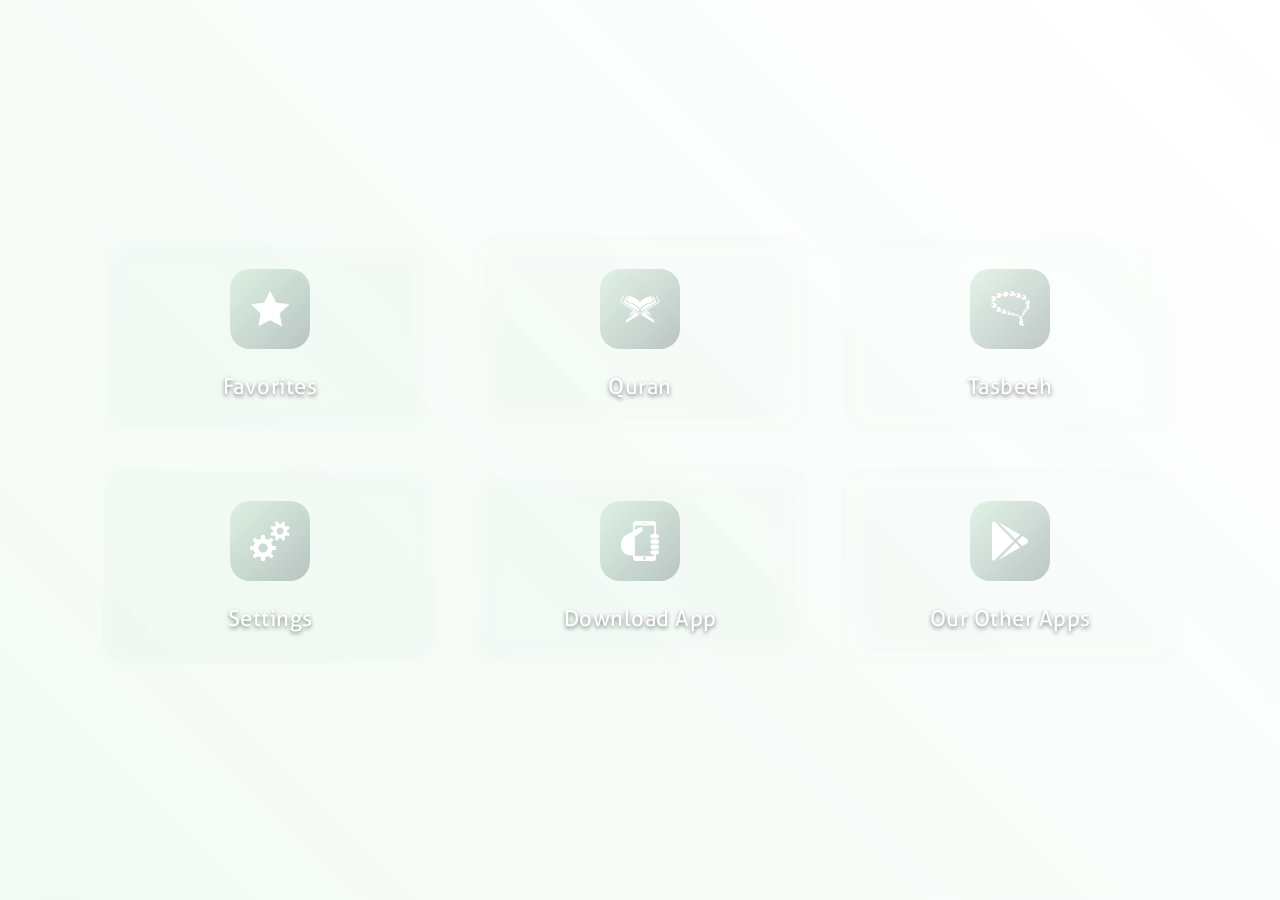
==== index.html @ 098362e5 "first commit" ====
<!DOCTYPE html>
<html lang="en">

<head>
	<meta charset="UTF-8">
	<meta name="viewport" content="width=device-width, initial-scale=1">
	<title>Kur'an-ı Kerim</title>
	<link rel="manifest" href="manifest.json">
	<link rel="shortcut icon" href="assets/web/favicon.ico" type="image/x-icon">
	<link rel="stylesheet" href="https://stackpath.bootstrapcdn.com/bootstrap/4.4.1/css/bootstrap.min.css"
		integrity="sha384-Vkoo8x4CGsO3+Hhxv8T/Q5PaXtkKtu6ug5TOeNV6gBiFeWPGFN9MuhOf23Q9Ifjh" crossorigin="anonymous">
	<link rel="stylesheet" href="https://cdnjs.cloudflare.com/ajax/libs/font-awesome/5.13.0/css/all.min.css">
	<link rel="stylesheet" href="assets/style.css">
</head>

<body class="body background">
	<main class="main-container">
		<div class="container">
			<div class="main-grid">
				<div class="menu-card" id="bookmark">
					<div class="menu-icon">
						<img src="./assets/image/1.png" alt="Favorites" style="width: 100%; height: 100%; object-fit: contain;">
					</div>
					<h4 class="menu-title" id="bookmarkT">Favorites</h4>
				</div>
				<div class="menu-card" id="quran">
					<div class="menu-icon">
						<img src="./assets/image/2.png" alt="Quran" style="width: 100%; height: 100%; object-fit: contain;">
					</div>
					<h4 class="menu-title" id="quranT">Quran</h4>
				</div>
				<div class="menu-card" id="sayac">
					<div class="menu-icon">
						<img src="./assets/image/3.png" alt="Tasbeeh" style="width: 100%; height: 100%; object-fit: contain;">
					</div>
					<h4 class="menu-title" id="sayacT">Tasbeeh</h4>
				</div>
				<div class="menu-card" id="dua">
					<div class="menu-icon">
						<img src="./assets/image/4.png" alt="Prayers" style="width: 100%; height: 100%; object-fit: contain;">
					</div>
					<h4 class="menu-title" id="duaT">Namaz Duaları</h4>
				</div>
				<div class="menu-card" id="sure">
					<div class="menu-icon">
						<img src="./assets/image/5.png" alt="Surahs" style="width: 100%; height: 100%; object-fit: contain;">
					</div>
					<h4 class="menu-title" id="sureT">Namaz Sûreleri</h4>
				</div>
				<div class="menu-card" id="abdest">
					<div class="menu-icon">
						<img src="./assets/image/6.png" alt="Ablution" style="width: 100%; height: 100%; object-fit: contain;">
					</div>
					<h4 class="menu-title" id="abdestT">Abdest</h4>
				</div>
				<div class="menu-card" id="about">
					<div class="menu-icon">
						<img src="./assets/image/7.png" alt="Settings" style="width: 100%; height: 100%; object-fit: contain;">
					</div>
					<h4 class="menu-title" id="aboutT">Settings</h4>
				</div>
				<div class="menu-card" id="app">
					<div class="menu-icon">
						<img src="./assets/image/8.png" alt="Download App" style="width: 100%; height: 100%; object-fit: contain;">
					</div>
					<h4 class="menu-title" id="appT">Download App</h4>
				</div>
				<div class="menu-card" id="other">
					<div class="menu-icon">
						<img src="./assets/image/9.png" alt="Other Apps" style="width: 100%; height: 100%; object-fit: contain;">
					</div>
					<h4 class="menu-title" id="otherT">Our Other Apps</h4>
				</div>
			</div>
		</div>
	</main>

	<script src="https://ajax.googleapis.com/ajax/libs/jquery/3.4.1/jquery.min.js"></script>
	<script src="https://cdnjs.cloudflare.com/ajax/libs/popper.js/1.16.0/umd/popper.min.js"></script>
	<script src="https://maxcdn.bootstrapcdn.com/bootstrap/4.4.1/js/bootstrap.min.js"></script>
	<script src="./assets/script.js"></script>
	<script>

		$(document).ready(function () {
			const bgImages = [
				"./assets/image/m0.jpg",
				"./assets/image/m1.jpg",
				"./assets/image/m2.jpg",
				"./assets/image/m3.jpg",
				"./assets/image/m4.jpg",
				"./assets/image/m5.jpg",
				"./assets/image/m6.jpg",
				"./assets/image/m7.jpg",
				"./assets/image/m8.jpg",
				"./assets/image/m9.jpg",
				"./assets/image/m10.jpg",
				"./assets/image/m11.jpg",
				"./assets/image/m12.jpg",
				"./assets/image/m13.jpg"
				// Add more image paths as needed
			];

			const randomIndex = Math.floor(Math.random(0,14) * bgImages.length);
			const randomImage = bgImages[randomIndex];

			$(".background").css({
				"background-image": `url('${randomImage}')`,
			});
		});
		const langValue = localStorage.getItem("langValue");
		loadLanguage();
		if (langValue == "tr") {
			indexPage();
			document.querySelector('#quranT').innerHTML = "Kur'an-ı Kerim";
			document.querySelector('#sayacT').innerHTML = "Zikirmatik";
			document.querySelector('#bookmarkT').innerHTML = "Favoriler";
			document.querySelector('#aboutT').innerHTML = "Ayarlar";
			document.querySelector('#appT').innerHTML = "Uygulamayı İndirin";
			document.querySelector('#otherT').innerHTML = "Diğer Uygulamalarımız";


		} else {
			indexPage();
			document.querySelector('#dua').style.display = "none";
			document.querySelector('#sure').style.display = "none";
			document.querySelector('#abdest').style.display = "none";

		}



		if (isAndroid) {
			document.querySelector('#app').style.display = "none";
			document.querySelector('#about').style.display = "none";
			document.querySelector('#other').style.display = "none";
		}




	</script>
</body>

</html>
---- assets/style.css ----
@font-face {
    font-family: "mequran";
    src: url('./me_quran.ttf');
    font-weight: bold;
}

@font-face {
    font-family: "aller";
    src: url('./Aller_Std_Rg.ttf');
    font-weight: bold;
}

* {
    padding: 0;
    margin: 0;
}

a {
    text-decoration: none;
}

.line{
    background-image: url('./assets/image/line.png');
    background-size: cover;
    background-position: center;
}


.main-page {
    margin: 0;
    overflow: hidden;
    background-image: url('./assets/image/default-bg.jpg'); /* Default background image */
    background-size: cover;
    background-position: center;
  }

  .background {
    background: linear-gradient(135deg, rgba(29, 29, 29, 0.9), rgba(45, 55, 72, 0.9));
    background-size: cover;
    background-position: center;
    transition: all 0.5s ease;
    backdrop-filter: blur(10px);
    min-height: 100vh;
    position: relative;
  }
  
  .background::before {
    content: '';
    position: absolute;
    top: 0;
    left: 0;
    right: 0;
    bottom: 0;
    background: linear-gradient(45deg, rgba(139, 209, 158, 0.1), rgba(255, 255, 255, 0.05));
    pointer-events: none;
  }

.full-screen {
    font-size: 2em;
    position: absolute;
    top: 1em;
    right: 1em;
}


.menu {
    width: 60%;
    margin: 0 auto;
    margin-top: 15%;
}


.item-menu {
    margin: 5px;
}

footer {
    position: absolute;
    bottom: 0;
    text-align: center;
    padding: 1em;
    width: 100%;
    line-height: 0;
    height: 2.5em;
}

footer a {
    color: white;
}


.header-quran {
    width: 100%;
    height: 3em;
    display: flex;
    position: sticky;
    top: 0;
}

.header-quran .baslik {
    margin-top: 0.5em;
    height: 100%;
    
    flex-basis: 50%;
    font-weight: bold;
    font-size: 1.2em;
}

.header-quran .ikon {
    text-align: right;
    flex-basis: 50%;
}

.header-quran i {
    margin-top: 0.8em;
    margin-right: 1em;
}

.no_s {
    border-radius: 50%;
    width: 2.5em;
    height: 2.5em;
    margin-top: 0;

    border: 2px solid #8FD19E;
    top: 0;
    text-align: center;
    line-height: 2.3em;
}


.td1 {
    padding: 0;
}

.td2 {
    line-height: 2.5em;
}


.strong {
    font-weight: 450;
}

.list-ayah{
    width: 100%;
}

.list-item {
    display: flex;
    border-bottom: 0.02em solid #6C757D;
    padding-bottom: .5rem;
    width: 100%;
}

.list-item:last-child {
    border-bottom: none;
}

.item-icon {
    flex-basis: 13%;
    text-align: center;
}

.item-icon .no-ayat,
.item-icon i {
    margin-top: 1.4em;

}

.item-yazi {
    flex-basis: 75%;
   
}

.yazi-tr {
    font-weight: bold;
    font-size: 1.6em;
    line-height: 1em;
    margin-bottom: .5em;
    
   
}

.yazi-en {
    font-style: bold;
    font-size: 1.6em;
    line-height: 1em;
    margin-bottom: .5em;
   
}

.yazi-arab {
    font-family: 'mequran';
    text-align: right;
    margin-top: 1.2em;
    font-size: 2.4em;
    line-height: 2.6em;
    margin-bottom: 1em;
}

.yazi-arab2 {
    font-family: 'mequran';
    text-align: right;
    font-size: 1.6em;
    line-height: 1em;
    margin-bottom: .5em;
}




.no-ayat {
    border: 3px solid #218838;
    width: 2em;
    text-align: center;
    border-radius: 50%;
    margin: 0 auto;
    margin-top: 0.5em;
    font-weight: bold;
}

body{
    height: 100vh;
} 
.container{
    height: 100%;
    padding-right: 15px;
    padding-left: 15px;
    margin-right: auto;
    margin-left: auto;
    position: relative;
    z-index: 1;
}


.card-body .kata {
    display: inline;
    flex-basis: 80%;
}

.card-body .jam {
    display: inline;
    flex-basis: 20%;
}

.card-body .kata,
.card-body .jam {
    font-size: 1.2em;
}

.card {
    height: 4em;
}


/* About */
.about {
    max-width: 95%;
}

.about-baslik {
    margin-top: 0.5em;
    height: 100%;
    margin-left: 1em;
    font-weight: bold;
    font-size: 1.2em;
}

.about-ikon {
    line-height: 2em;
}

.loading {
    margin-top: 50%;
}

.toast{
    position: fixed;
    top: 50%;
}


@media only screen and (min-width: 1000px) {
    .menu{
        margin-top: 10%;
    }
    .loading{
        margin-top: 15%;
    }
}

/* Counter Styles */
#counterContainer {
    display: flex;
    flex-direction: column;
    justify-content: center;
    align-items: center;
    
  }
  
  #counterNumber {
    font-size: 10rem;
    margin-bottom: 2rem;
  }
  
  #counterButtons {
    display: flex;
  }
  
  #counterButtons button {
    font-size: 1rem;
    padding: 1rem;
    margin: 0 0.5rem;
    border: none;
    border-radius: 5px;    
    color: #fff;
    cursor: pointer;
  }
  
  
  /* Styles for the play button */
#playButton {
    position: fixed;
    bottom: 20px;
    right: 20px;
    width: 60px;
    height: 60px;
    border-radius: 50%;
    background-color: green;
    color: white;
    border: none;
    outline: none;
    cursor: pointer;
    display: flex;
    justify-content: center;
    align-items: center;
    font-size: 24px;
  }

  #playButton.play {
    background-color: green;
    color: white;
  }
  
  /* Styles for the pause button */
  #playButton.pause {
    background-color: rgb(52, 58, 64);
    color: white;
    z-index: 999;
    
  }

  .yellow-star{
    color: rgb(200, 153, 0);
  }

  .blurred {
    filter: blur(4px); /* Adjust the blur amount as needed */
    opacity: 0.7; /* Adjust the opacity as needed */
  }

  .button-image {
    width: 120px;
    height: 120px;
    max-height: 120px;
    background: linear-gradient(135deg, rgba(54, 74, 79, 0.9), rgba(75, 85, 99, 0.9));
    border-radius: 25px;
    padding: 25px;
    box-shadow: 
      0 8px 32px rgba(0, 0, 0, 0.3),
      0 4px 16px rgba(0, 0, 0, 0.2),
      inset 0 1px 0 rgba(255, 255, 255, 0.1);
    backdrop-filter: blur(10px);
    border: 1px solid rgba(255, 255, 255, 0.1);
    transition: all 0.3s cubic-bezier(0.4, 0, 0.2, 1);
    cursor: pointer;
    position: relative;
    overflow: hidden;
  }

  .button-image::before {
    content: '';
    position: absolute;
    top: 0;
    left: -100%;
    width: 100%;
    height: 100%;
    background: linear-gradient(90deg, transparent, rgba(255, 255, 255, 0.2), transparent);
    transition: left 0.5s ease;
  }

  .button-image:hover::before {
    left: 100%;
  }

  .button-image:hover {
    transform: translateY(-8px) scale(1.05);
    box-shadow: 
      0 16px 40px rgba(0, 0, 0, 0.4),
      0 8px 24px rgba(139, 209, 158, 0.3),
      inset 0 1px 0 rgba(255, 255, 255, 0.2);
    background: linear-gradient(135deg, rgba(139, 209, 158, 0.8), rgba(54, 74, 79, 0.9));
  }

  .button-image:active {
    transform: translateY(-4px) scale(1.02);
  }

  h4 {
    font-family: 'aller', 'Segoe UI', Tahoma, Geneva, Verdana, sans-serif;
    text-align: center;
    margin-top: 0.8em;
    font-size: 1.3em;
    font-weight: 600;
    color: #fff;
    margin-bottom: 1.5em;
    text-shadow: 
      0 2px 4px rgba(0, 0, 0, 0.8),
      0 1px 2px rgba(0, 0, 0, 0.6);
    letter-spacing: 0.5px;
    transition: all 0.3s ease;
  }

  .col-lg-4:hover h4 {
    color: rgba(139, 209, 158, 1);
    text-shadow: 
      0 0 10px rgba(139, 209, 158, 0.5),
      0 2px 4px rgba(0, 0, 0, 0.8);
    transform: translateY(-2px);
  }

  footer {
    position:relative !important;
    bottom: 0;
    height: 100px;
  }

/* Modern Ana Sayfa Stilleri */
.main-container {
  padding: 2rem 1rem;
  min-height: 100vh;
  display: flex;
  align-items: center;
}

.main-grid {
  display: grid;
  grid-template-columns: repeat(auto-fit, minmax(280px, 1fr));
  gap: 2rem;
  max-width: 1200px;
  margin: 0 auto;
  padding: 1rem;
}

.menu-card {
  background: rgba(255, 255, 255, 0.1);
  backdrop-filter: blur(15px);
  border-radius: 24px;
  padding: 2rem;
  border: 1px solid rgba(255, 255, 255, 0.2);
  transition: all 0.4s cubic-bezier(0.4, 0, 0.2, 1);
  cursor: pointer;
  position: relative;
  overflow: hidden;
  min-height: 200px;
  display: flex;
  flex-direction: column;
  align-items: center;
  justify-content: center;
  text-align: center;
}

.menu-card::before {
  content: '';
  position: absolute;
  top: 0;
  left: 0;
  right: 0;
  bottom: 0;
  background: linear-gradient(135deg, rgba(139, 209, 158, 0.1), transparent);
  opacity: 0;
  transition: opacity 0.3s ease;
}

.menu-card:hover::before {
  opacity: 1;
}

.menu-card:hover {
  transform: translateY(-12px) scale(1.02);
  box-shadow: 
    0 20px 40px rgba(0, 0, 0, 0.3),
    0 10px 20px rgba(139, 209, 158, 0.2);
  border-color: rgba(139, 209, 158, 0.4);
}

.menu-icon {
  width: 80px;
  height: 80px;
  margin-bottom: 1.5rem;
  padding: 20px;
  background: linear-gradient(135deg, rgba(139, 209, 158, 0.2), rgba(54, 74, 79, 0.3));
  border-radius: 20px;
  display: flex;
  align-items: center;
  justify-content: center;
  transition: all 0.3s ease;
}

.menu-card:hover .menu-icon {
  transform: scale(1.1);
  background: linear-gradient(135deg, rgba(139, 209, 158, 0.4), rgba(54, 74, 79, 0.5));
}

.menu-title {
  font-family: 'aller', 'Segoe UI', sans-serif;
  font-size: 1.4rem;
  font-weight: 600;
  color: #fff;
  margin: 0;
  text-shadow: 0 2px 4px rgba(0, 0, 0, 0.5);
  transition: all 0.3s ease;
}

.menu-card:hover .menu-title {
  color: rgb(45, 102, 60);
  text-shadow: 0 0 15px rgba(139, 209, 158, 0.5);
}

/* Responsive Tasarım */
@media (max-width: 768px) {
  .main-grid {
    grid-template-columns: repeat(2, 1fr);
    gap: 1.5rem;
    padding: 0.5rem;
  }
  
  .menu-card {
    padding: 1.5rem;
    min-height: 160px;
  }
  
  .menu-icon {
    width: 60px;
    height: 60px;
    margin-bottom: 1rem;
  }
  
  .menu-title {
    font-size: 1.1rem;
  }
}

@media (max-width: 480px) {
  .main-grid {
    grid-template-columns: 1fr;
    gap: 1rem;
  }
}

/* Animasyon Keyframes */
@keyframes float {
  0%, 100% { transform: translateY(0px); }
  50% { transform: translateY(-10px); }
}

.menu-card:nth-child(odd) {
  animation: float 6s ease-in-out infinite;
}

.menu-card:nth-child(even) {
  animation: float 6s ease-in-out infinite reverse;
}

/* Loading Animation */
.loading-animation {
  position: fixed;
  top: 50%;
  left: 50%;
  transform: translate(-50%, -50%);
  z-index: 9999;
}

.spinner {
  width: 60px;
  height: 60px;
  border: 4px solid rgba(139, 209, 158, 0.3);
  border-top: 4px solid rgba(139, 209, 158, 1);
  border-radius: 50%;
  animation: spin 1s linear infinite;
}

@keyframes spin {
  0% { transform: rotate(0deg); }
  100% { transform: rotate(360deg); }
}

/* Modern Smooth Scrolling */
html {
  scroll-behavior: smooth;
}

/* Custom Scrollbar */
::-webkit-scrollbar {
  width: 8px;
}

::-webkit-scrollbar-track {
  background: rgba(255, 255, 255, 0.1);
}

::-webkit-scrollbar-thumb {
  background: linear-gradient(135deg, rgba(139, 209, 158, 0.5), rgba(54, 74, 79, 0.5));
  border-radius: 4px;
}

::-webkit-scrollbar-thumb:hover {
  background: linear-gradient(135deg, rgba(139, 209, 158, 0.7), rgba(54, 74, 79, 0.7));
}

/* Modern Focus States */
*:focus {
  outline: 2px solid rgba(139, 209, 158, 0.5);
  outline-offset: 2px;
}

/* Enhanced Typography */
body {
  font-family: 'aller', 'Segoe UI', 'Roboto', 'Helvetica Neue', Arial, sans-serif;
  line-height: 1.6;
  font-weight: 400;
  -webkit-font-smoothing: antialiased;
  -moz-osx-font-smoothing: grayscale;
}

/* Modern Button Hover Effects */
.menu-card {
  will-change: transform, box-shadow;
}

.menu-card:hover {
  animation-play-state: paused;
}

/* Loading Screen Enhancement */
.loading-overlay {
  position: fixed;
  top: 0;
  left: 0;
  width: 100%;
  height: 100%;
  background: linear-gradient(135deg, rgba(29, 29, 29, 0.95), rgba(45, 55, 72, 0.95));
  display: flex;
  justify-content: center;
  align-items: center;
  z-index: 9999;
  opacity: 1;
  transition: opacity 0.5s ease;
}

.loading-overlay.fade-out {
  opacity: 0;
  pointer-events: none;
}

/* Dark Theme Enhancements */
@media (prefers-color-scheme: dark) {
  .background {
    background: linear-gradient(135deg, rgba(15, 15, 15, 0.95), rgba(30, 40, 50, 0.95));
  }
  
  .menu-card {
    background: rgba(255, 255, 255, 0.08);
    border-color: rgba(255, 255, 255, 0.15);
  }
}
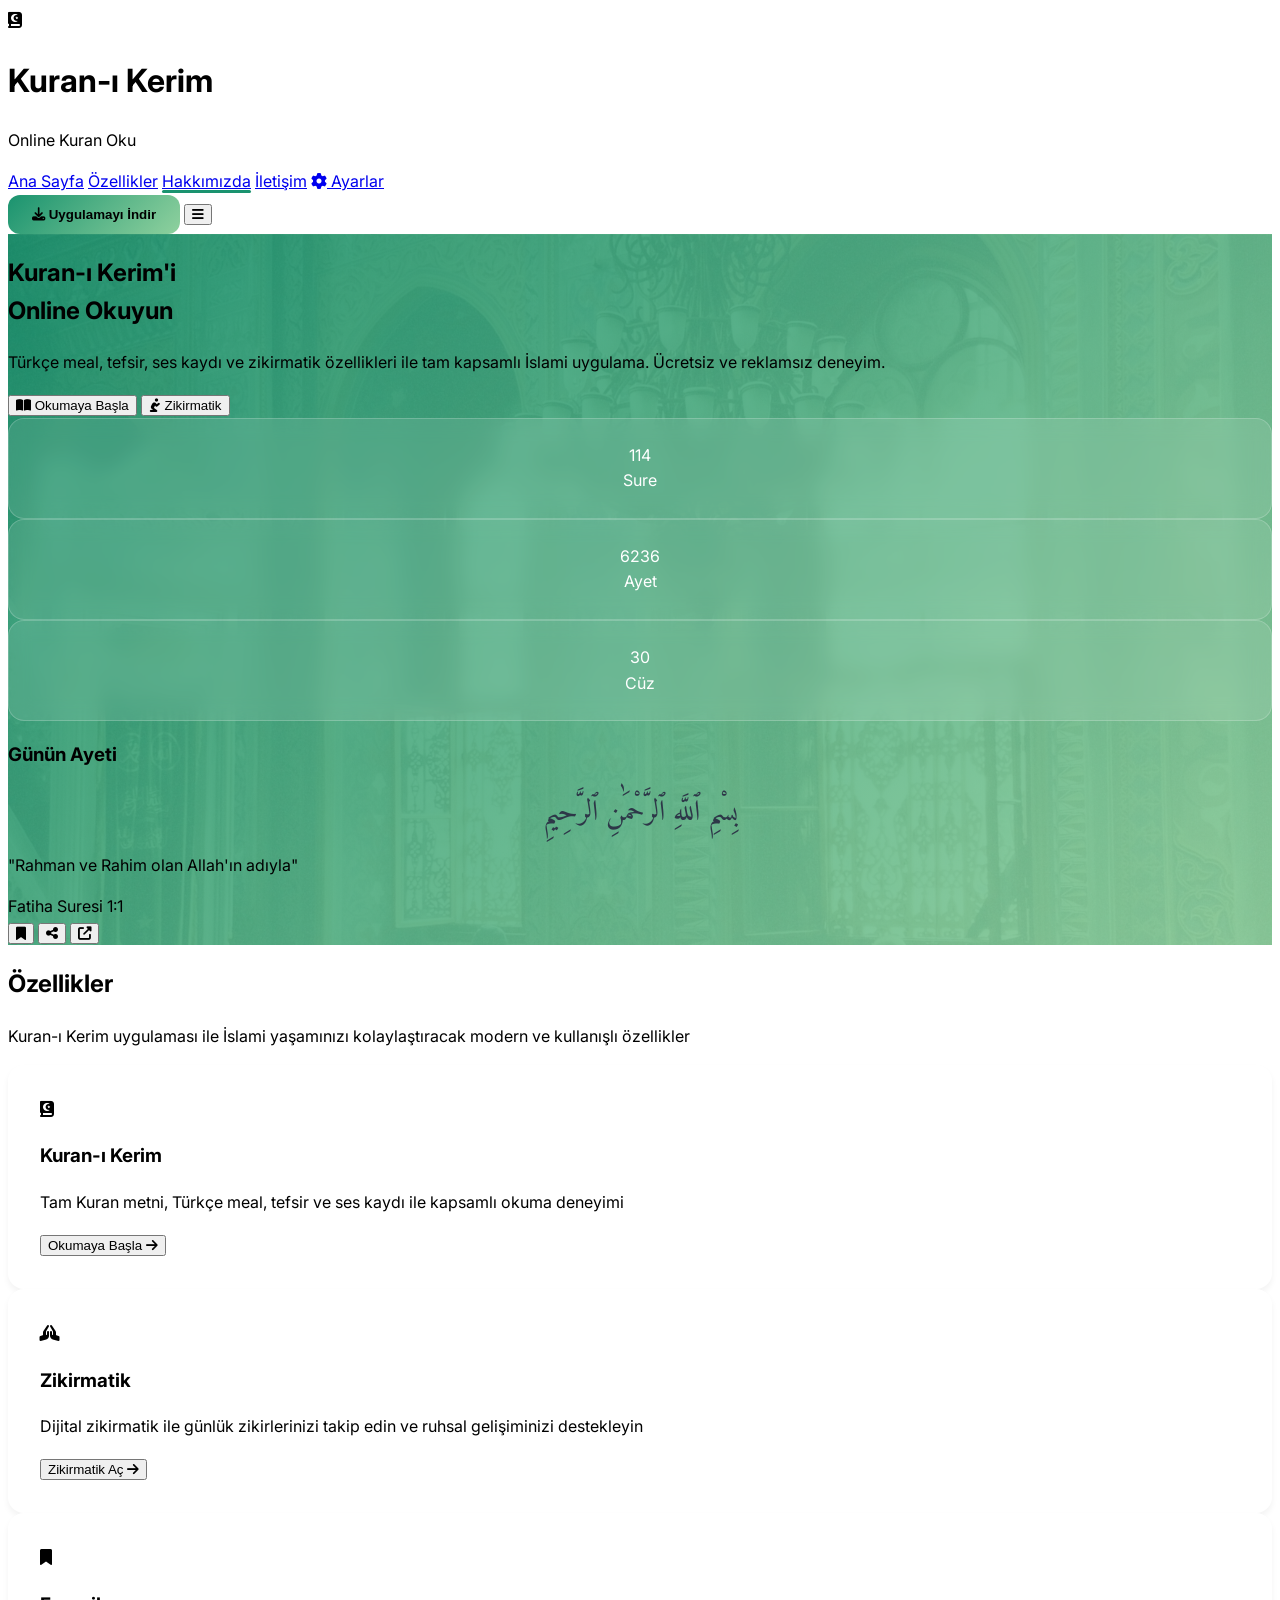
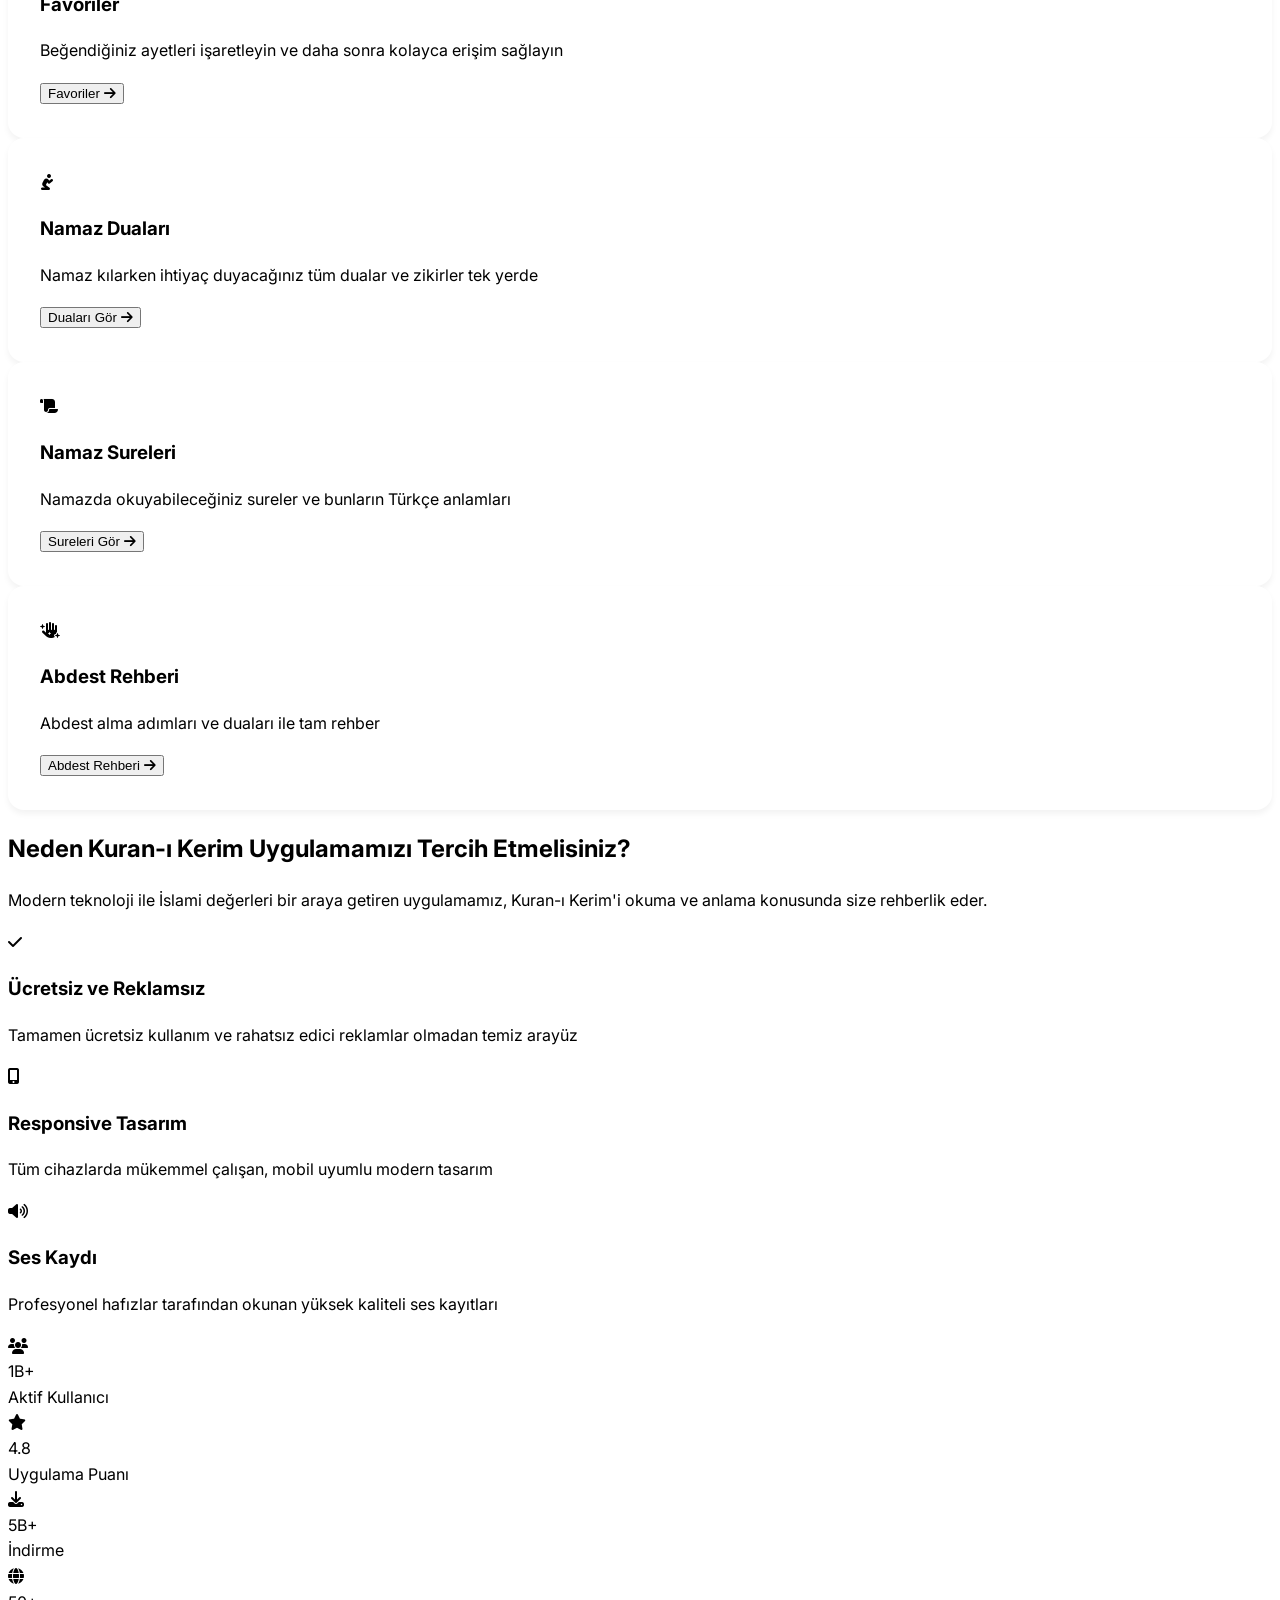
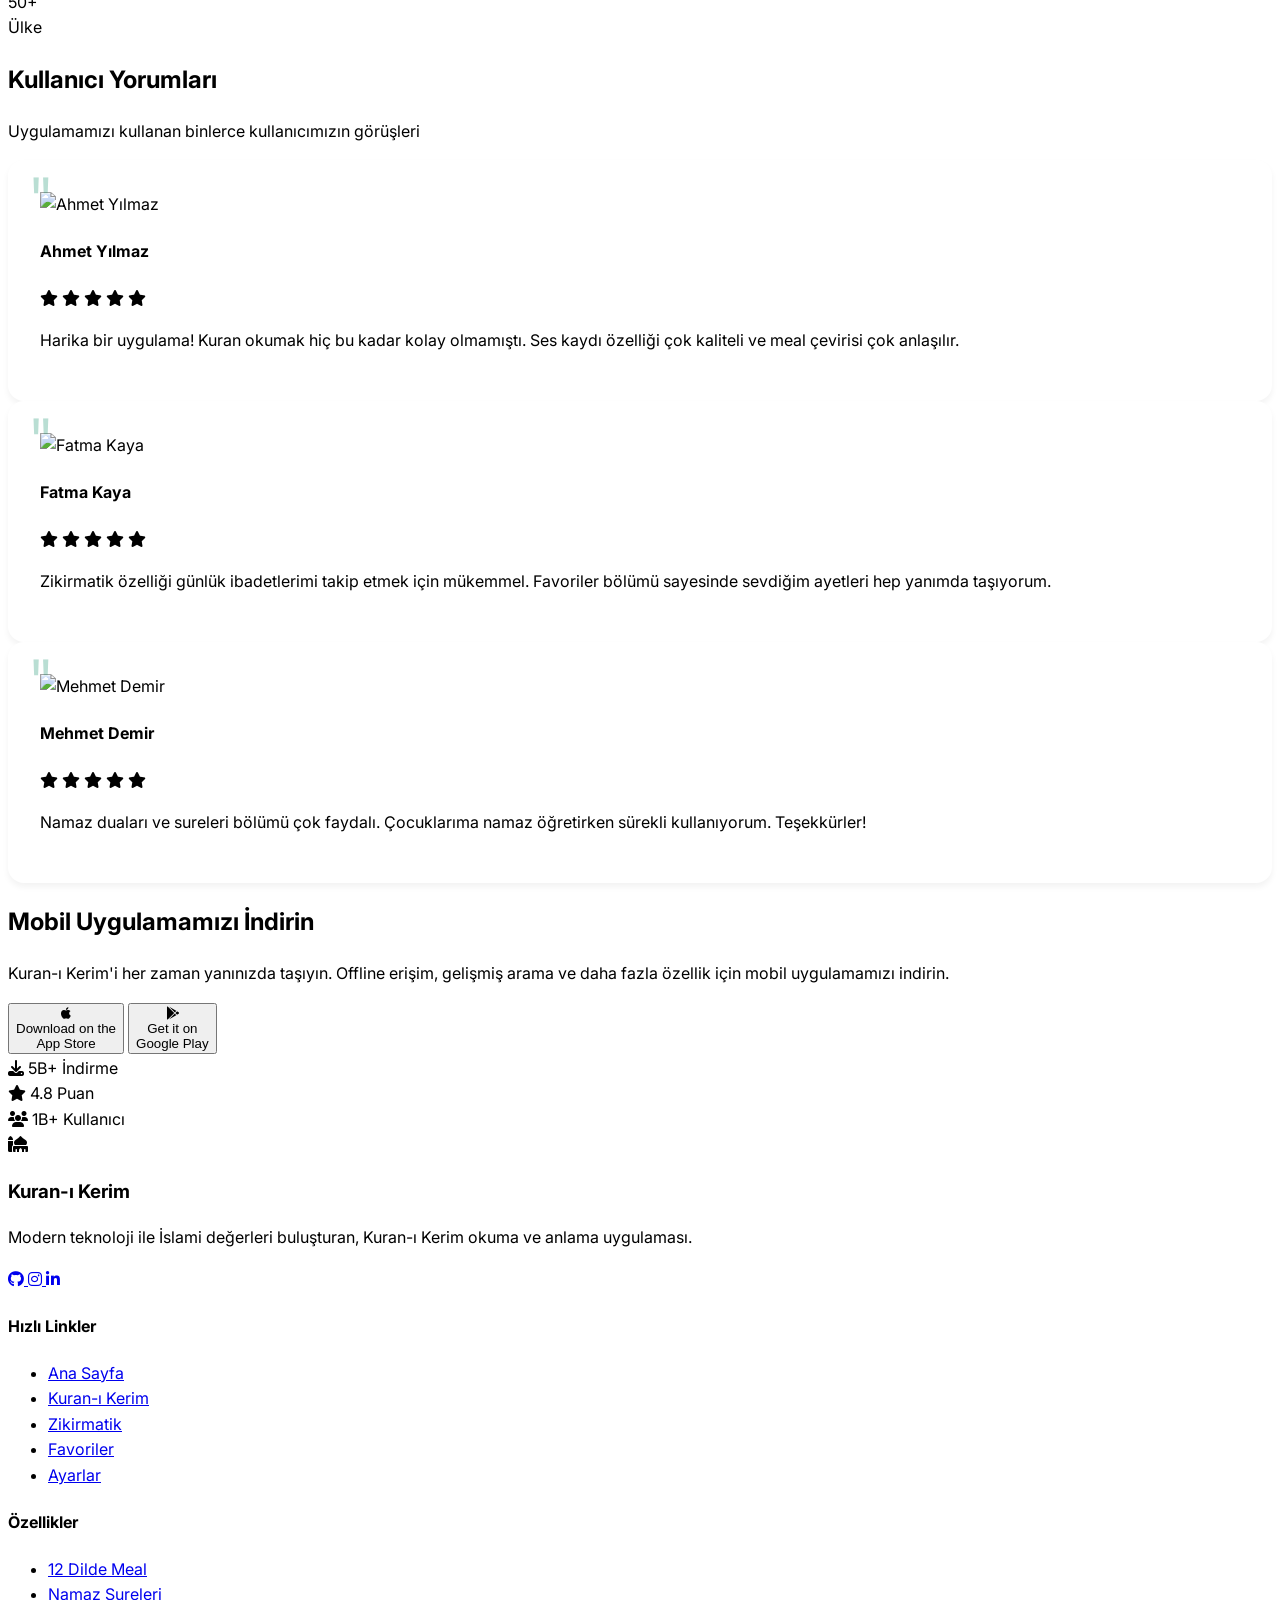
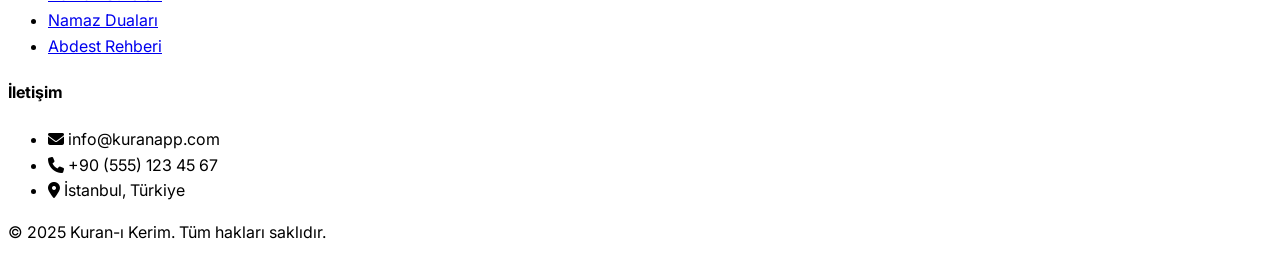
==== commit 56814aec: "Changes to be committed: 	new file:   .DS_Store 	modified:   abdest.html 	deleted:    about.html 	ne" ====
--- a/index.html
+++ b/index.html
@@ -1,87 +1,962 @@
 <!DOCTYPE html>
-<html lang="en">
+<html lang="tr" dir="ltr">
 
 <head>
 	<meta charset="UTF-8">
-	<meta name="viewport" content="width=device-width, initial-scale=1">
-	<title>Kur'an-ı Kerim</title>
+	<meta name="viewport" content="width=device-width, initial-scale=1.0">
+	<title>Kuran-ı Kerim - Online Kuran Okuma, Meal ve Tefsir</title>
+
+	<!-- SEO Meta Tags -->
+	<meta name="description"
+		content="Kuran-ı Kerim'i online okuyun. Türkçe meal, tefsir, ses kaydı, zikirmatik ve İslami içerikler. Ücretsiz Kuran uygulaması.">
+	<meta name="keywords"
+		content="kuran, quran, kuran-ı kerim, meal, tefsir, zikirmatik, namaz duaları, İslami uygulama">
+	<meta name="author" content="Kuran-ı Kerim Uygulaması">
+	<meta name="robots" content="index, follow">
+	<meta name="language" content="Turkish">
+
+	<!-- Open Graph Meta Tags -->
+	<meta property="og:title" content="Kuran-ı Kerim - Online Kuran Okuma">
+	<meta property="og:description"
+		content="Kuran-ı Kerim'i online okuyun. Türkçe meal, tefsir, ses kaydı ve zikirmatik özellikleri.">
+	<meta property="og:type" content="website">
+	<meta property="og:url" content="https://yourwebsite.com">
+	<meta property="og:image" content="./assets/image/og-image.jpg">
+
+	<!-- Twitter Card Meta Tags -->
+	<meta name="twitter:card" content="summary_large_image">
+	<meta name="twitter:title" content="Kuran-ı Kerim - Online Kuran Okuma">
+	<meta name="twitter:description"
+		content="Kuran-ı Kerim'i online okuyun. Türkçe meal, tefsir, ses kaydı ve zikirmatik özellikleri.">
+
+	<!-- Favicon -->
 	<link rel="manifest" href="manifest.json">
 	<link rel="shortcut icon" href="assets/web/favicon.ico" type="image/x-icon">
-	<link rel="stylesheet" href="https://stackpath.bootstrapcdn.com/bootstrap/4.4.1/css/bootstrap.min.css"
-		integrity="sha384-Vkoo8x4CGsO3+Hhxv8T/Q5PaXtkKtu6ug5TOeNV6gBiFeWPGFN9MuhOf23Q9Ifjh" crossorigin="anonymous">
-	<link rel="stylesheet" href="https://cdnjs.cloudflare.com/ajax/libs/font-awesome/5.13.0/css/all.min.css">
-	<link rel="stylesheet" href="assets/style.css">
+
+	<!-- Fonts -->
+	<link
+		href="https://fonts.googleapis.com/css2?family=Amiri:wght@400;700&family=Scheherazade+New:wght@400;700&family=Inter:wght@300;400;500;600;700&display=swap"
+		rel="stylesheet">
+	<link rel="stylesheet" href="https://cdnjs.cloudflare.com/ajax/libs/font-awesome/6.4.0/css/all.min.css">
+
+	<!-- Styles -->
+	<script src="https://cdn.tailwindcss.com"></script>
+	<style>
+		:root {
+			--primary-color: #1a936f;
+			--secondary-color: #8FD19E;
+			--accent-color: #2d4a3e;
+			--text-dark: #1a202c;
+			--text-light: #718096;
+			--bg-light: #f7fafc;
+		}
+
+		body {
+			font-family: 'Inter', sans-serif;
+			line-height: 1.6;
+		}
+
+		.arabic-text {
+			font-family: 'Amiri', 'Scheherazade New', serif;
+			font-size: 1.8rem;
+			line-height: 3rem;
+			direction: rtl;
+			text-align: center;
+			font-weight: 400;
+			color: #2d3748;
+		}
+
+		.hero-bg {
+			background: linear-gradient(135deg, #1a936f 0%, #8FD19E 100%);
+			position: relative;
+			overflow: hidden;
+		}
+
+		.hero-bg::before {
+			content: '';
+			position: absolute;
+			top: 0;
+			left: 0;
+			right: 0;
+			bottom: 0;
+			opacity: 0.1;
+		}
+
+		.feature-card {
+			transition: all 0.3s ease;
+			background: white;
+			border-radius: 16px;
+			padding: 2rem;
+			box-shadow: 0 4px 6px rgba(0, 0, 0, 0.05);
+		}
+
+		.feature-card:hover {
+			transform: translateY(-8px);
+			box-shadow: 0 20px 40px rgba(26, 147, 111, 0.15);
+		}
+
+		.nav-item {
+			transition: all 0.3s ease;
+			position: relative;
+		}
+
+		.nav-item:hover {
+			color: var(--primary-color);
+		}
+
+		.nav-item.active::after {
+			content: '';
+			position: absolute;
+			bottom: -2px;
+			left: 0;
+			width: 100%;
+			height: 3px;
+			background: var(--primary-color);
+			border-radius: 2px;
+		}
+
+		.btn-primary {
+			background: linear-gradient(135deg, #1a936f 0%, #8FD19E 100%);
+			border: none;
+			border-radius: 12px;
+			padding: 12px 24px;
+			font-weight: 600;
+			transition: all 0.3s ease;
+		}
+
+		.btn-primary:hover {
+			transform: translateY(-2px);
+			box-shadow: 0 8px 25px rgba(26, 147, 111, 0.3);
+		}
+
+		.stats-card {
+			background: rgba(255, 255, 255, 0.1);
+			backdrop-filter: blur(10px);
+			border: 1px solid rgba(255, 255, 255, 0.2);
+			border-radius: 16px;
+			padding: 1.5rem;
+			text-align: center;
+			color: white;
+		}
+
+		.loading-overlay {
+			position: fixed;
+			top: 0;
+			left: 0;
+			width: 100%;
+			height: 100%;
+			background: linear-gradient(135deg, #1a936f 0%, #8FD19E 100%);
+			display: flex;
+			justify-content: center;
+			align-items: center;
+			z-index: 9999;
+			opacity: 1;
+			transition: opacity 0.5s ease;
+		}
+
+		.loading-overlay.fade-out {
+			opacity: 0;
+			pointer-events: none;
+		}
+
+		.spinner {
+			width: 60px;
+			height: 60px;
+			border: 4px solid rgba(255, 255, 255, 0.3);
+			border-top: 4px solid white;
+			border-radius: 50%;
+			animation: spin 1s linear infinite;
+		}
+
+		/* Button fixes */
+		#startReadingBtn,
+		#tasbeehBtn {
+			position: relative;
+			z-index: 100;
+			pointer-events: auto;
+			cursor: pointer;
+		}
+
+		.hero-bg {
+			background: linear-gradient(135deg, #1a936f 0%, #8FD19E 100%);
+			position: relative;
+			overflow: hidden;
+			z-index: 1;
+		}
+
+		.hero-bg * {
+			position: relative;
+			z-index: 2;
+		}
+
+		@keyframes spin {
+			0% {
+				transform: rotate(0deg);
+			}
+
+			100% {
+				transform: rotate(360deg);
+			}
+		}
+
+		.floating-animation {
+			animation: float 6s ease-in-out infinite;
+		}
+
+		@keyframes float {
+
+			0%,
+			100% {
+				transform: translateY(0px);
+			}
+
+			50% {
+				transform: translateY(-20px);
+			}
+		}
+
+		.testimonial-card {
+			background: white;
+			border-radius: 16px;
+			padding: 2rem;
+			box-shadow: 0 4px 6px rgba(0, 0, 0, 0.05);
+			position: relative;
+		}
+
+		.testimonial-card::before {
+			content: '"';
+			position: absolute;
+			top: -10px;
+			left: 20px;
+			font-size: 4rem;
+			color: var(--primary-color);
+			opacity: 0.3;
+		}
+
+		/* Toast Notification Styles */
+		.toast-notification {
+			animation: slideInRight 0.3s ease-out;
+		}
+
+		@keyframes slideInRight {
+			from {
+				transform: translateX(100%);
+				opacity: 0;
+			}
+
+			to {
+				transform: translateX(0);
+				opacity: 1;
+			}
+		}
+
+		/* Loading Spinner */
+		.spinner-border {
+			display: inline-block;
+			width: 2rem;
+			height: 2rem;
+			vertical-align: text-bottom;
+			border: 0.25em solid currentColor;
+			border-right-color: transparent;
+			border-radius: 50%;
+			animation: spin 0.75s linear infinite;
+		}
+
+		/* Improved Arabic Text */
+		.arabic-text {
+			font-family: 'Amiri', 'Scheherazade New', serif;
+			font-size: 1.8rem;
+			line-height: 3rem;
+			direction: rtl;
+			text-align: center;
+			font-weight: 400;
+			color: #2d3748;
+		}
+
+		/* Responsive adjustments */
+		@media (max-width: 768px) {
+			.arabic-text {
+				font-size: 1.4rem;
+				line-height: 2.5rem;
+			}
+
+			.toast-notification {
+				right: 1rem;
+				left: 1rem;
+			}
+		}
+	</style>
 </head>
 
-<body class="body background">
-	<main class="main-container">
-		<div class="container">
-			<div class="main-grid">
-				<div class="menu-card" id="bookmark">
-					<div class="menu-icon">
-						<img src="./assets/image/1.png" alt="Favorites" style="width: 100%; height: 100%; object-fit: contain;">
-					</div>
-					<h4 class="menu-title" id="bookmarkT">Favorites</h4>
-				</div>
-				<div class="menu-card" id="quran">
-					<div class="menu-icon">
-						<img src="./assets/image/2.png" alt="Quran" style="width: 100%; height: 100%; object-fit: contain;">
-					</div>
-					<h4 class="menu-title" id="quranT">Quran</h4>
-				</div>
-				<div class="menu-card" id="sayac">
-					<div class="menu-icon">
-						<img src="./assets/image/3.png" alt="Tasbeeh" style="width: 100%; height: 100%; object-fit: contain;">
-					</div>
-					<h4 class="menu-title" id="sayacT">Tasbeeh</h4>
-				</div>
-				<div class="menu-card" id="dua">
-					<div class="menu-icon">
-						<img src="./assets/image/4.png" alt="Prayers" style="width: 100%; height: 100%; object-fit: contain;">
-					</div>
-					<h4 class="menu-title" id="duaT">Namaz Duaları</h4>
-				</div>
-				<div class="menu-card" id="sure">
-					<div class="menu-icon">
-						<img src="./assets/image/5.png" alt="Surahs" style="width: 100%; height: 100%; object-fit: contain;">
-					</div>
-					<h4 class="menu-title" id="sureT">Namaz Sûreleri</h4>
-				</div>
-				<div class="menu-card" id="abdest">
-					<div class="menu-icon">
-						<img src="./assets/image/6.png" alt="Ablution" style="width: 100%; height: 100%; object-fit: contain;">
-					</div>
-					<h4 class="menu-title" id="abdestT">Abdest</h4>
-				</div>
-				<div class="menu-card" id="about">
-					<div class="menu-icon">
-						<img src="./assets/image/7.png" alt="Settings" style="width: 100%; height: 100%; object-fit: contain;">
-					</div>
-					<h4 class="menu-title" id="aboutT">Settings</h4>
-				</div>
-				<div class="menu-card" id="app">
-					<div class="menu-icon">
-						<img src="./assets/image/8.png" alt="Download App" style="width: 100%; height: 100%; object-fit: contain;">
-					</div>
-					<h4 class="menu-title" id="appT">Download App</h4>
-				</div>
-				<div class="menu-card" id="other">
-					<div class="menu-icon">
-						<img src="./assets/image/9.png" alt="Other Apps" style="width: 100%; height: 100%; object-fit: contain;">
-					</div>
-					<h4 class="menu-title" id="otherT">Our Other Apps</h4>
+<body class="bg-gray-50">
+	<!-- Loading Screen -->
+	<div class="loading-overlay" id="loadingOverlay">
+		<div class="text-center">
+			<div class="spinner mx-auto mb-4"></div>
+			<p class="text-white text-lg">Kuran-ı Kerim Yükleniyor...</p>
+		</div>
+	</div>
+
+	<!-- Header -->
+	<header class="bg-white shadow-sm sticky top-0 z-50">
+		<div class="container mx-auto px-4 py-4">
+			<div class="flex items-center justify-between">
+				<div class="flex items-center space-x-3">
+					<div
+						class="w-12 h-12 bg-gradient-to-br from-green-600 to-green-400 rounded-full flex items-center justify-center">
+						<i class="fas fa-book-quran text-white text-xl"></i>
+					</div>
+					<div>
+						<h1 class="text-2xl font-bold text-gray-900">Kuran-ı Kerim</h1>
+						<p class="text-sm text-gray-600">Online Kuran Oku</p>
+					</div>
+				</div>
+
+				<nav class="hidden md:flex items-center space-x-8">
+					<a href="#home" class="nav-item active text-gray-700 hover:text-green-600 font-medium">Ana Sayfa</a>
+					<a href="#features" class="nav-item text-gray-700 hover:text-green-600 font-medium">Özellikler</a>
+					<a href="#about" class="nav-item text-gray-700 hover:text-green-600 font-medium">Hakkımızda</a>
+					<a href="#footer" class="nav-item text-gray-700 hover:text-green-600 font-medium">İletişim</a>
+					<a href="settings.html" class="nav-item text-gray-700 hover:text-green-600 font-medium"><i
+							class="fas fa-cog"></i> Ayarlar</a>
+
+				</nav>
+
+				<div class="flex items-center space-x-4">
+					<button class="btn-primary text-white px-6 py-2 rounded-lg" id="downloadBtn">
+						<i class="fas fa-download mr-2"></i>
+						Uygulamayı İndir
+					</button>
+					<button class="md:hidden text-gray-700" id="mobileMenuBtn">
+						<i class="fas fa-bars text-xl"></i>
+					</button>
 				</div>
 			</div>
 		</div>
-	</main>
-
+	</header>
+
+	<!-- Hero Section -->
+	<section id="home" class="hero-bg py-20">
+		<div class="container mx-auto px-4">
+			<div class="grid grid-cols-1 lg:grid-cols-2 gap-12 items-center">
+				<div class="text-white">
+					<h2 class="text-5xl font-bold mb-6 leading-tight">
+						Kuran-ı Kerim'i<br>
+						<span class="text-green-200">Online Okuyun</span>
+					</h2>
+					<p class="text-xl mb-8 text-green-100 leading-relaxed">
+						Türkçe meal, tefsir, ses kaydı ve zikirmatik özellikleri ile
+						tam kapsamlı İslami uygulama. Ücretsiz ve reklamsız deneyim.
+					</p>
+
+					<div class="flex flex-wrap gap-4 mb-8">
+						<button
+							class="bg-white text-green-600 px-8 py-3 rounded-lg font-semibold hover:bg-green-50 transition"
+							id="startReadingBtn">
+							<i class="fas fa-book-open mr-2"></i>
+							Okumaya Başla
+						</button>
+						<button
+							class="border-2 border-white text-white px-8 py-3 rounded-lg font-semibold hover:bg-white hover:text-green-600 transition"
+							id="tasbeehBtn">
+							<i class="fas fa-pray mr-2"></i>
+							Zikirmatik
+						</button>
+					</div>
+
+					<div class="grid grid-cols-3 gap-6">
+						<div class="stats-card">
+							<div class="text-2xl font-bold mb-1">114</div>
+							<div class="text-sm opacity-90">Sure</div>
+						</div>
+						<div class="stats-card">
+							<div class="text-2xl font-bold mb-1">6236</div>
+							<div class="text-sm opacity-90">Ayet</div>
+						</div>
+						<div class="stats-card">
+							<div class="text-2xl font-bold mb-1">30</div>
+							<div class="text-sm opacity-90">Cüz</div>
+						</div>
+					</div>
+				</div>
+
+				<div class="relative">
+					<div class="floating-animation">
+						<div class="bg-white rounded-2xl shadow-2xl p-8 max-w-md mx-auto" id="dailyVerseCard">
+							<!-- Günün ayeti buraya dinamik olarak yüklenecek -->
+							<div class="text-center py-8">
+								<div class="animate-spin rounded-full h-8 w-8 border-b-2 border-green-600 mx-auto mb-4">
+								</div>
+								<p class="text-gray-600">Günün ayeti yükleniyor...</p>
+							</div>
+						</div>
+					</div>
+				</div>
+
+			</div>
+		</div>
+	</section>
+
+	<!-- Features Section -->
+	<section id="features" class="py-20">
+		<div class="container mx-auto px-4">
+			<div class="text-center mb-16">
+				<h2 class="text-4xl font-bold text-gray-900 mb-4">Özellikler</h2>
+				<p class="text-xl text-gray-600 max-w-2xl mx-auto">
+					Kuran-ı Kerim uygulaması ile İslami yaşamınızı kolaylaştıracak
+					modern ve kullanışlı özellikler
+				</p>
+			</div>
+
+			<div class="grid grid-cols-1 md:grid-cols-2 lg:grid-cols-3 gap-8" id="featuresGrid">
+				<div class="feature-card" data-page="quran">
+					<div class="w-16 h-16 bg-green-100 rounded-lg flex items-center justify-center mb-6">
+						<i class="fas fa-book-quran text-2xl text-green-600"></i>
+					</div>
+					<h3 class="text-xl font-bold text-gray-900 mb-4">Kuran-ı Kerim</h3>
+					<p class="text-gray-600 mb-4">
+						Tam Kuran metni, Türkçe meal, tefsir ve ses kaydı ile
+						kapsamlı okuma deneyimi
+					</p>
+					<button class="text-green-600 font-semibold hover:text-green-800 transition">
+						Okumaya Başla <i class="fas fa-arrow-right ml-2"></i>
+					</button>
+				</div>
+
+				<div class="feature-card" data-page="counter">
+					<div class="w-16 h-16 bg-blue-100 rounded-lg flex items-center justify-center mb-6">
+						<i class="fas fa-praying-hands text-2xl text-blue-600"></i>
+					</div>
+					<h3 class="text-xl font-bold text-gray-900 mb-4">Zikirmatik</h3>
+					<p class="text-gray-600 mb-4">
+						Dijital zikirmatik ile günlük zikirlerinizi takip edin
+						ve ruhsal gelişiminizi destekleyin
+					</p>
+					<button class="text-green-600 font-semibold hover:text-green-800 transition">
+						Zikirmatik Aç <i class="fas fa-arrow-right ml-2"></i>
+					</button>
+				</div>
+
+				<div class="feature-card" data-page="bookmark">
+					<div class="w-16 h-16 bg-purple-100 rounded-lg flex items-center justify-center mb-6">
+						<i class="fas fa-bookmark text-2xl text-purple-600"></i>
+					</div>
+					<h3 class="text-xl font-bold text-gray-900 mb-4">Favoriler</h3>
+					<p class="text-gray-600 mb-4">
+						Beğendiğiniz ayetleri işaretleyin ve daha sonra
+						kolayca erişim sağlayın
+					</p>
+					<button class="text-green-600 font-semibold hover:text-green-800 transition">
+						Favoriler <i class="fas fa-arrow-right ml-2"></i>
+					</button>
+				</div>
+
+				<div class="feature-card" data-page="dua-list">
+					<div class="w-16 h-16 bg-orange-100 rounded-lg flex items-center justify-center mb-6">
+						<i class="fas fa-pray text-2xl text-orange-600"></i>
+					</div>
+					<h3 class="text-xl font-bold text-gray-900 mb-4">Namaz Duaları</h3>
+					<p class="text-gray-600 mb-4">
+						Namaz kılarken ihtiyaç duyacağınız tüm dualar
+						ve zikirler tek yerde
+					</p>
+					<button class="text-green-600 font-semibold hover:text-green-800 transition">
+						Duaları Gör <i class="fas fa-arrow-right ml-2"></i>
+					</button>
+				</div>
+
+				<div class="feature-card" data-page="sure-list">
+					<div class="w-16 h-16 bg-red-100 rounded-lg flex items-center justify-center mb-6">
+						<i class="fas fa-scroll text-2xl text-red-600"></i>
+					</div>
+					<h3 class="text-xl font-bold text-gray-900 mb-4">Namaz Sureleri</h3>
+					<p class="text-gray-600 mb-4">
+						Namazda okuyabileceğiniz sureler ve
+						bunların Türkçe anlamları
+					</p>
+					<button class="text-green-600 font-semibold hover:text-green-800 transition">
+						Sureleri Gör <i class="fas fa-arrow-right ml-2"></i>
+					</button>
+				</div>
+
+				<div class="feature-card" data-page="abdest">
+					<div class="w-16 h-16 bg-teal-100 rounded-lg flex items-center justify-center mb-6">
+						<i class="fas fa-hand-sparkles text-2xl text-teal-600"></i>
+					</div>
+					<h3 class="text-xl font-bold text-gray-900 mb-4">Abdest Rehberi</h3>
+					<p class="text-gray-600 mb-4">
+						Abdest alma adımları ve duaları ile
+						tam rehber
+					</p>
+					<button class="text-green-600 font-semibold hover:text-green-800 transition">
+						Abdest Rehberi <i class="fas fa-arrow-right ml-2"></i>
+					</button>
+				</div>
+			</div>
+		</div>
+	</section>
+
+	<!-- About Section -->
+	<section id="about" class="py-20 bg-gray-100">
+		<div class="container mx-auto px-4">
+			<div class="grid grid-cols-1 lg:grid-cols-2 gap-12 items-center">
+				<div>
+					<h2 class="text-4xl font-bold text-gray-900 mb-6">
+						Neden Kuran-ı Kerim Uygulamamızı Tercih Etmelisiniz?
+					</h2>
+					<p class="text-lg text-gray-600 mb-8">
+						Modern teknoloji ile İslami değerleri bir araya getiren uygulamamız,
+						Kuran-ı Kerim'i okuma ve anlama konusunda size rehberlik eder.
+					</p>
+
+					<div class="space-y-6">
+						<div class="flex items-start space-x-4">
+							<div
+								class="w-12 h-12 bg-green-100 rounded-lg flex items-center justify-center flex-shrink-0">
+								<i class="fas fa-check text-green-600 text-xl"></i>
+							</div>
+							<div>
+								<h3 class="text-xl font-semibold text-gray-900 mb-2">Ücretsiz ve Reklamsız</h3>
+								<p class="text-gray-600">Tamamen ücretsiz kullanım ve rahatsız edici reklamlar olmadan
+									temiz arayüz</p>
+							</div>
+						</div>
+
+						<div class="flex items-start space-x-4">
+							<div
+								class="w-12 h-12 bg-green-100 rounded-lg flex items-center justify-center flex-shrink-0">
+								<i class="fas fa-mobile-alt text-green-600 text-xl"></i>
+							</div>
+							<div>
+								<h3 class="text-xl font-semibold text-gray-900 mb-2">Responsive Tasarım</h3>
+								<p class="text-gray-600">Tüm cihazlarda mükemmel çalışan, mobil uyumlu modern tasarım
+								</p>
+							</div>
+						</div>
+
+						<div class="flex items-start space-x-4">
+							<div
+								class="w-12 h-12 bg-green-100 rounded-lg flex items-center justify-center flex-shrink-0">
+								<i class="fas fa-volume-up text-green-600 text-xl"></i>
+							</div>
+							<div>
+								<h3 class="text-xl font-semibold text-gray-900 mb-2">Ses Kaydı</h3>
+								<p class="text-gray-600">Profesyonel hafızlar tarafından okunan yüksek kaliteli ses
+									kayıtları</p>
+							</div>
+						</div>
+					</div>
+				</div>
+
+				<div class="grid grid-cols-2 gap-6">
+					<div class="bg-white rounded-2xl shadow-lg p-6 text-center">
+						<div class="w-16 h-16 bg-green-100 rounded-full flex items-center justify-center mx-auto mb-4">
+							<i class="fas fa-users text-2xl text-green-600"></i>
+						</div>
+						<div class="text-2xl font-bold text-gray-900 mb-2">1B+</div>
+						<div class="text-gray-600">Aktif Kullanıcı</div>
+					</div>
+
+					<div class="bg-white rounded-2xl shadow-lg p-6 text-center">
+						<div class="w-16 h-16 bg-blue-100 rounded-full flex items-center justify-center mx-auto mb-4">
+							<i class="fas fa-star text-2xl text-blue-600"></i>
+						</div>
+						<div class="text-2xl font-bold text-gray-900 mb-2">4.8</div>
+						<div class="text-gray-600">Uygulama Puanı</div>
+					</div>
+
+					<div class="bg-white rounded-2xl shadow-lg p-6 text-center">
+						<div class="w-16 h-16 bg-purple-100 rounded-full flex items-center justify-center mx-auto mb-4">
+							<i class="fas fa-download text-2xl text-purple-600"></i>
+						</div>
+						<div class="text-2xl font-bold text-gray-900 mb-2">5B+</div>
+						<div class="text-gray-600">İndirme</div>
+					</div>
+
+					<div class="bg-white rounded-2xl shadow-lg p-6 text-center">
+						<div class="w-16 h-16 bg-orange-100 rounded-full flex items-center justify-center mx-auto mb-4">
+							<i class="fas fa-globe text-2xl text-orange-600"></i>
+						</div>
+						<div class="text-2xl font-bold text-gray-900 mb-2">50+</div>
+						<div class="text-gray-600">Ülke</div>
+					</div>
+				</div>
+			</div>
+		</div>
+	</section>
+
+	<!-- Testimonials Section -->
+	<section class="py-20">
+		<div class="container mx-auto px-4">
+			<div class="text-center mb-16">
+				<h2 class="text-4xl font-bold text-gray-900 mb-4">Kullanıcı Yorumları</h2>
+				<p class="text-xl text-gray-600">Uygulamamızı kullanan binlerce kullanıcımızın görüşleri</p>
+			</div>
+
+			<div class="grid grid-cols-1 md:grid-cols-3 gap-8">
+				<div class="testimonial-card">
+					<div class="flex items-center mb-4">
+						<img src="https://ui-avatars.com/api/?name=Ahmet+Yılmaz&background=1a936f&color=fff"
+							class="w-12 h-12 rounded-full mr-4" alt="Ahmet Yılmaz">
+						<div>
+							<h4 class="font-semibold text-gray-900">Ahmet Yılmaz</h4>
+							<div class="text-yellow-500">
+								<i class="fas fa-star"></i>
+								<i class="fas fa-star"></i>
+								<i class="fas fa-star"></i>
+								<i class="fas fa-star"></i>
+								<i class="fas fa-star"></i>
+							</div>
+						</div>
+					</div>
+					<p class="text-gray-600">
+						Harika bir uygulama! Kuran okumak hiç bu kadar kolay olmamıştı.
+						Ses kaydı özelliği çok kaliteli ve meal çevirisi çok anlaşılır.
+					</p>
+				</div>
+
+				<div class="testimonial-card">
+					<div class="flex items-center mb-4">
+						<img src="https://ui-avatars.com/api/?name=Fatma+Kaya&background=1a936f&color=fff"
+							class="w-12 h-12 rounded-full mr-4" alt="Fatma Kaya">
+						<div>
+							<h4 class="font-semibold text-gray-900">Fatma Kaya</h4>
+							<div class="text-yellow-500">
+								<i class="fas fa-star"></i>
+								<i class="fas fa-star"></i>
+								<i class="fas fa-star"></i>
+								<i class="fas fa-star"></i>
+								<i class="fas fa-star"></i>
+							</div>
+						</div>
+					</div>
+					<p class="text-gray-600">
+						Zikirmatik özelliği günlük ibadetlerimi takip etmek için
+						mükemmel. Favoriler bölümü sayesinde sevdiğim ayetleri hep yanımda taşıyorum.
+					</p>
+				</div>
+
+				<div class="testimonial-card">
+					<div class="flex items-center mb-4">
+						<img src="https://ui-avatars.com/api/?name=Mehmet+Demir&background=1a936f&color=fff"
+							class="w-12 h-12 rounded-full mr-4" alt="Mehmet Demir">
+						<div>
+							<h4 class="font-semibold text-gray-900">Mehmet Demir</h4>
+							<div class="text-yellow-500">
+								<i class="fas fa-star"></i>
+								<i class="fas fa-star"></i>
+								<i class="fas fa-star"></i>
+								<i class="fas fa-star"></i>
+								<i class="fas fa-star"></i>
+							</div>
+						</div>
+					</div>
+					<p class="text-gray-600">
+						Namaz duaları ve sureleri bölümü çok faydalı.
+						Çocuklarıma namaz öğretirken sürekli kullanıyorum. Teşekkürler!
+					</p>
+				</div>
+			</div>
+		</div>
+	</section>
+
+	<!-- App Download Section -->
+	<section class="py-20 bg-gradient-to-r from-green-600 to-green-400">
+		<div class="container mx-auto px-4">
+			<div class="text-center text-white">
+				<h2 class="text-4xl font-bold mb-6">Mobil Uygulamamızı İndirin</h2>
+				<p class="text-xl mb-8 max-w-2xl mx-auto">
+					Kuran-ı Kerim'i her zaman yanınızda taşıyın. Offline erişim,
+					gelişmiş arama ve daha fazla özellik için mobil uygulamamızı indirin.
+				</p>
+
+				<div class="flex flex-wrap justify-center gap-4 mb-8">
+					<button
+						class="bg-black hover:bg-gray-800 text-white px-8 py-4 rounded-xl font-semibold transition flex items-center">
+						<i class="fab fa-apple text-2xl mr-3"></i>
+						<div class="text-left">
+							<div class="text-xs">Download on the</div>
+							<div class="text-lg">App Store</div>
+						</div>
+					</button>
+					<button
+						class="bg-black hover:bg-gray-800 text-white px-8 py-4 rounded-xl font-semibold transition flex items-center"
+						id="playStoreBtn">
+						<i class="fab fa-google-play text-2xl mr-3"></i>
+						<div class="text-left">
+							<div class="text-xs">Get it on</div>
+							<div class="text-lg">Google Play</div>
+						</div>
+					</button>
+				</div>
+
+				<div class="flex justify-center items-center space-x-8 text-green-100">
+					<div class="flex items-center">
+						<i class="fas fa-download mr-2"></i>
+						<span>5B+ İndirme</span>
+					</div>
+					<div class="flex items-center">
+						<i class="fas fa-star mr-2"></i>
+						<span>4.8 Puan</span>
+					</div>
+					<div class="flex items-center">
+						<i class="fas fa-users mr-2"></i>
+						<span>1B+ Kullanıcı</span>
+					</div>
+				</div>
+			</div>
+		</div>
+	</section>
+
+	<!-- Footer -->
+	<footer class="bg-gray-900 text-white py-12" id="footer">
+		<div class="container mx-auto px-4">
+			<div class="grid grid-cols-1 md:grid-cols-4 gap-8">
+				<div>
+					<div class="flex items-center space-x-3 mb-6">
+						<div class="w-10 h-10 bg-green-600 rounded-full flex items-center justify-center">
+							<i class="fas fa-mosque text-white"></i>
+						</div>
+						<h3 class="text-xl font-bold">Kuran-ı Kerim</h3>
+					</div>
+					<p class="text-gray-400 mb-4">
+						Modern teknoloji ile İslami değerleri buluşturan,
+						Kuran-ı Kerim okuma ve anlama uygulaması.
+					</p>
+					<div class="flex space-x-4">
+						<a href="https://github.com/mehmetserdar"
+							class="w-10 h-10 bg-gray-800 rounded-full flex items-center justify-center hover:bg-green-600 transition">
+							<i class="fab fa-github"></i>
+						</a>
+						<a href="https://www.instagram.com/mehserdar"
+							class="w-10 h-10 bg-gray-800 rounded-full flex items-center justify-center hover:bg-green-600 transition">
+							<i class="fab fa-instagram"></i>
+						</a>
+						<a href="https://www.linkedin.com/in/mehmet-serdar-633702309/"
+							class="w-10 h-10 bg-gray-800 rounded-full flex items-center justify-center hover:bg-green-600 transition">
+							<i class="fab fa-linkedin-in"></i> </a>
+					</div>
+				</div>
+
+				<div>
+					<h4 class="text-lg font-semibold mb-6">Hızlı Linkler</h4>
+					<ul class="space-y-3">
+						<li><a href="#" class="text-gray-400 hover:text-white transition">Ana Sayfa</a></li>
+						<li><a href="quran.html" class="text-gray-400 hover:text-white transition">Kuran-ı Kerim</a>
+						</li>
+						<li><a href="counter.html" class="text-gray-400 hover:text-white transition">Zikirmatik</a></li>
+						<li><a href="bookmark.html" class="text-gray-400 hover:text-white transition">Favoriler</a></li>
+						<li><a href="settings.html" class="text-gray-400 hover:text-white transition">Ayarlar</a></li>
+					</ul>
+				</div>
+
+				<div>
+					<h4 class="text-lg font-semibold mb-6">Özellikler</h4>
+					<ul class="space-y-3">
+						<li><a href="settings.html" class="text-gray-400 hover:text-white transition">12 Dilde Meal</a>
+						</li>
+						<li><a href="sure-list.html" class="text-gray-400 hover:text-white transition">Namaz
+								Sureleri</a></li>
+						<li><a href="dua-list.html" class="text-gray-400 hover:text-white transition">Namaz Duaları</a>
+						</li>
+						<li><a href="abdest.html" class="text-gray-400 hover:text-white transition">Abdest Rehberi</a>
+						</li>
+					</ul>
+				</div>
+
+				<div>
+					<h4 class="text-lg font-semibold mb-6">İletişim</h4>
+					<ul class="space-y-3">
+						<li class="flex items-center text-gray-400">
+							<i class="fas fa-envelope mr-3"></i>
+							info@kuranapp.com
+						</li>
+						<li class="flex items-center text-gray-400">
+							<i class="fas fa-phone mr-3"></i>
+							+90 (555) 123 45 67
+						</li>
+						<li class="flex items-center text-gray-400">
+							<i class="fas fa-map-marker-alt mr-3"></i>
+							İstanbul, Türkiye
+						</li>
+					</ul>
+				</div>
+			</div>
+
+			<div class="border-t border-gray-800 mt-8 pt-8 text-center text-gray-400">
+				<p>&copy; 2025 Kuran-ı Kerim. Tüm hakları saklıdır.</p>
+			</div>
+		</div>
+	</footer>
+
+	<!-- Scripts -->
 	<script src="https://ajax.googleapis.com/ajax/libs/jquery/3.4.1/jquery.min.js"></script>
-	<script src="https://cdnjs.cloudflare.com/ajax/libs/popper.js/1.16.0/umd/popper.min.js"></script>
-	<script src="https://maxcdn.bootstrapcdn.com/bootstrap/4.4.1/js/bootstrap.min.js"></script>
 	<script src="./assets/script.js"></script>
 	<script>
-
 		$(document).ready(function () {
+			// Loading screen
+			setTimeout(function () {
+				$('#loadingOverlay').addClass('fade-out');
+				setTimeout(function () {
+					$('#loadingOverlay').remove();
+				}, 500);
+			}, 1500);
+
+			// Initialize language
+			loadLanguage();
+			loadMeal();
+
+			// Smooth scrolling for navigation
+			$('a[href^="#"]').on('click', function (event) {
+				var target = $(this.getAttribute('href'));
+				if (target.length) {
+					event.preventDefault();
+					$('html, body').stop().animate({
+						scrollTop: target.offset().top - 80
+					}, 1000);
+				}
+			});
+
+			// Navigation active state
+			$(window).scroll(function () {
+				var scrollPos = $(window).scrollTop();
+				$('nav a').each(function () {
+					var currLink = $(this);
+					var refElement = $(currLink.attr("href"));
+					if (refElement.position().top - 100 <= scrollPos && refElement.position().top + refElement.height() > scrollPos) {
+						$('nav a').removeClass("active");
+						currLink.addClass("active");
+					}
+				});
+			});
+
+			// Feature cards click events with page navigation
+			$('.feature-card[data-page="quran"]').on('click', function () {
+				window.location.href = 'quran.html';
+			});
+
+			$('.feature-card[data-page="counter"]').on('click', function () {
+				window.location.href = 'counter.html';
+			});
+
+			$('.feature-card[data-page="bookmark"]').on('click', function () {
+				window.location.href = 'bookmark.html';
+			});
+
+			$('.feature-card[data-page="dua-list"]').on('click', function () {
+				window.location.href = 'dua-list.html';
+			});
+
+			$('.feature-card[data-page="sure-list"]').on('click', function () {
+				window.location.href = 'sure-list.html';
+			});
+
+			$('.feature-card[data-page="abdest"]').on('click', function () {
+				window.location.href = 'abdest.html';
+			});
+
+			// Individual feature buttons
+			$('.feature-card button').on('click', function (e) {
+				e.stopPropagation(); // Prevent card click
+				const card = $(this).closest('.feature-card');
+				const page = card.data('page');
+
+				switch (page) {
+					case 'quran':
+						window.location.href = 'quran.html';
+						break;
+					case 'counter':
+						window.location.href = 'counter.html';
+						break;
+					case 'bookmark':
+						window.location.href = 'bookmark.html';
+						break;
+					case 'dua-list':
+						window.location.href = 'dua-list.html';
+						break;
+					case 'sure-list':
+						window.location.href = 'sure-list.html';
+						break;
+					case 'abdest':
+						window.location.href = 'abdest.html';
+						break;
+				}
+			});
+
+			// Hero section main buttons
+			$('#startReadingBtn').on('click', function () {
+				window.location.href = 'quran.html';
+			});
+
+			$('#tasbeehBtn').on('click', function () {
+				window.location.href = 'counter.html';
+			});
+
+			// App download buttons
+			$('#downloadBtn').on('click', function () {
+				window.open('https://play.google.com/store/apps/details?id=com.mobuyg.kuran', '_blank');
+			});
+
+			$('#playStoreBtn').on('click', function () {
+				window.open('https://play.google.com/store/apps/details?id=com.mobuyg.kuran', '_blank');
+			});
+
+			// App Store button (iOS)
+			$('.bg-black').first().on('click', function () {
+				window.open('https://apps.apple.com/tr/app/kuran-i-kerim/id1234567890', '_blank');
+			});
+
+			// Mobile menu toggle
+			$('#mobileMenuBtn').on('click', function () {
+				const nav = $('header nav');
+				nav.toggleClass('hidden');
+			});
+
+			// Error handling for missing pages
+			const handlePageNavigation = (url) => {
+				// Check if page exists before navigating
+				const link = document.createElement('a');
+				link.href = url;
+
+				// For demo purposes, just navigate directly
+				// In production, you might want to check if page exists first
+				window.location.href = url;
+			};
+
+			// Add loading states for buttons
+			$('button[id$="Btn"]').on('click', function () {
+				const btn = $(this);
+				const originalText = btn.html();
+
+				btn.html('<i class="fas fa-spinner fa-spin mr-2"></i>Yükleniyor...');
+				btn.prop('disabled', true);
+
+				setTimeout(() => {
+					btn.html(originalText);
+					btn.prop('disabled', false);
+				}, 1000);
+			});
+
+			// Initialize original script functions
+			if (typeof indexPage === 'function') {
+				indexPage();
+			}
+
+			// Language specific adjustments
+			const langValue = localStorage.getItem("langValue");
+			if (langValue !== "tr") {
+				// Hide Turkish-specific features for other languages
+				$('[data-page="dua-list"]').hide();
+				$('[data-page="sure-list"]').hide();
+				$('[data-page="abdest"]').hide();
+			}
+
+			// Hide app download for Android devices
+			if (typeof isAndroid !== 'undefined' && isAndroid) {
+				$('#downloadBtn').hide();
+			}
+
+			// Dynamic background
 			const bgImages = [
 				"./assets/image/m0.jpg",
 				"./assets/image/m1.jpg",
@@ -97,47 +972,71 @@
 				"./assets/image/m11.jpg",
 				"./assets/image/m12.jpg",
 				"./assets/image/m13.jpg"
-				// Add more image paths as needed
 			];
 
-			const randomIndex = Math.floor(Math.random(0,14) * bgImages.length);
+			const randomIndex = Math.floor(Math.random() * bgImages.length);
 			const randomImage = bgImages[randomIndex];
 
-			$(".background").css({
-				"background-image": `url('${randomImage}')`,
+			$('.hero-bg').css({
+				"background-image": `linear-gradient(135deg, rgba(26, 147, 111, 0.9) 0%, rgba(143, 209, 158, 0.9) 100%), url('${randomImage}')`,
+				"background-size": "cover",
+				"background-position": "center"
+			});
+
+			// Intersection Observer for animations
+			const observerOptions = {
+				threshold: 0.1,
+				rootMargin: '0px 0px -100px 0px'
+			};
+
+			const observer = new IntersectionObserver(function (entries) {
+				entries.forEach(entry => {
+					if (entry.isIntersecting) {
+						entry.target.classList.add('animate-fade-in');
+					}
+				});
+			}, observerOptions);
+
+			// Observe all feature cards
+			document.querySelectorAll('.feature-card').forEach(card => {
+				observer.observe(card);
 			});
 		});
-		const langValue = localStorage.getItem("langValue");
-		loadLanguage();
-		if (langValue == "tr") {
-			indexPage();
-			document.querySelector('#quranT').innerHTML = "Kur'an-ı Kerim";
-			document.querySelector('#sayacT').innerHTML = "Zikirmatik";
-			document.querySelector('#bookmarkT').innerHTML = "Favoriler";
-			document.querySelector('#aboutT').innerHTML = "Ayarlar";
-			document.querySelector('#appT').innerHTML = "Uygulamayı İndirin";
-			document.querySelector('#otherT').innerHTML = "Diğer Uygulamalarımız";
-
-
-		} else {
-			indexPage();
-			document.querySelector('#dua').style.display = "none";
-			document.querySelector('#sure').style.display = "none";
-			document.querySelector('#abdest').style.display = "none";
-
-		}
-
-
-
-		if (isAndroid) {
-			document.querySelector('#app').style.display = "none";
-			document.querySelector('#about').style.display = "none";
-			document.querySelector('#other').style.display = "none";
-		}
-
-
-
-
+
+		// Add some CSS animations
+		const style = document.createElement('style');
+		style.textContent = `
+            .animate-fade-in {
+                animation: fadeInUp 0.8s ease-out forwards;
+            }
+            
+            @keyframes fadeInUp {
+                from {
+                    opacity: 0;
+                    transform: translateY(30px);
+                }
+                to {
+                    opacity: 1;
+                    transform: translateY(0);
+                }
+            }
+            
+            .feature-card {
+                cursor: pointer;
+                transition: all 0.3s ease;
+            }
+            
+            .feature-card:hover {
+                transform: translateY(-8px);
+                box-shadow: 0 20px 40px rgba(26, 147, 111, 0.15);
+            }
+            
+            button:disabled {
+                opacity: 0.7;
+                cursor: not-allowed;
+            }
+        `;
+		document.head.appendChild(style);
 	</script>
 </body>
 
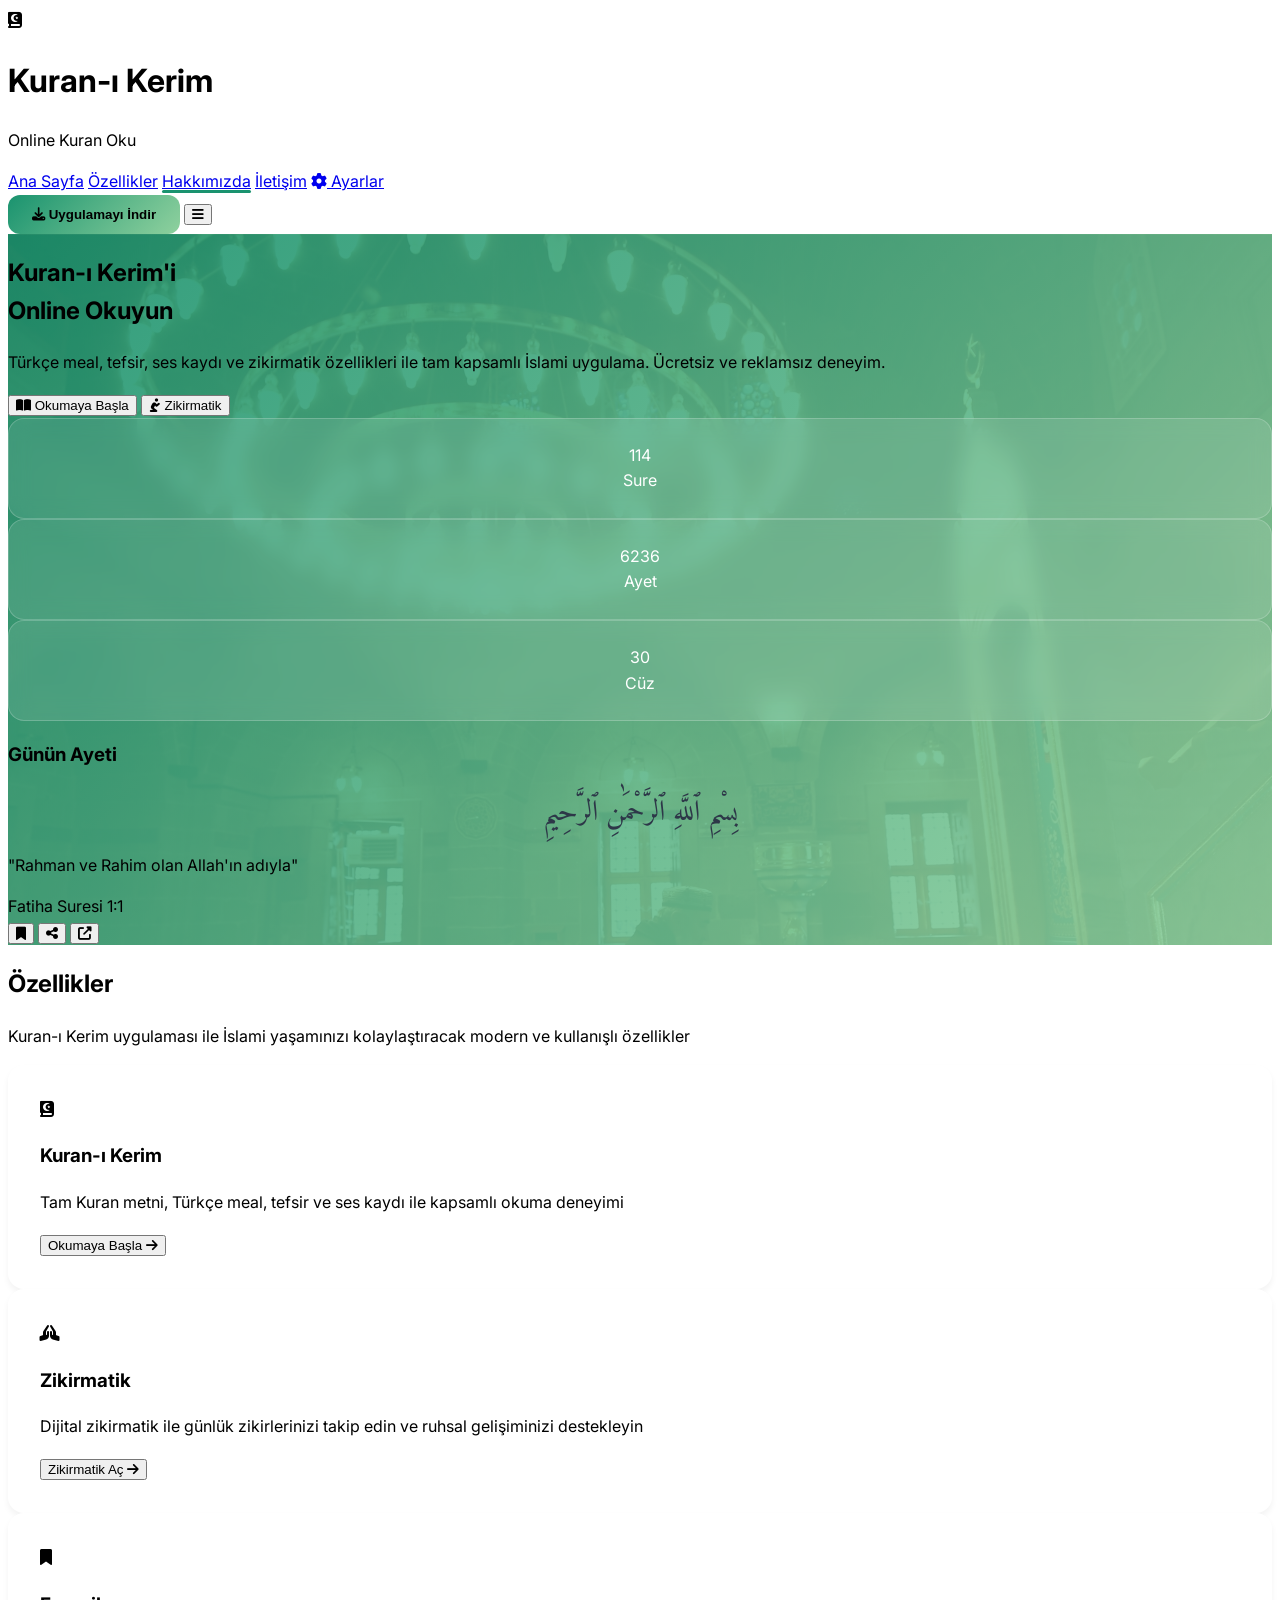
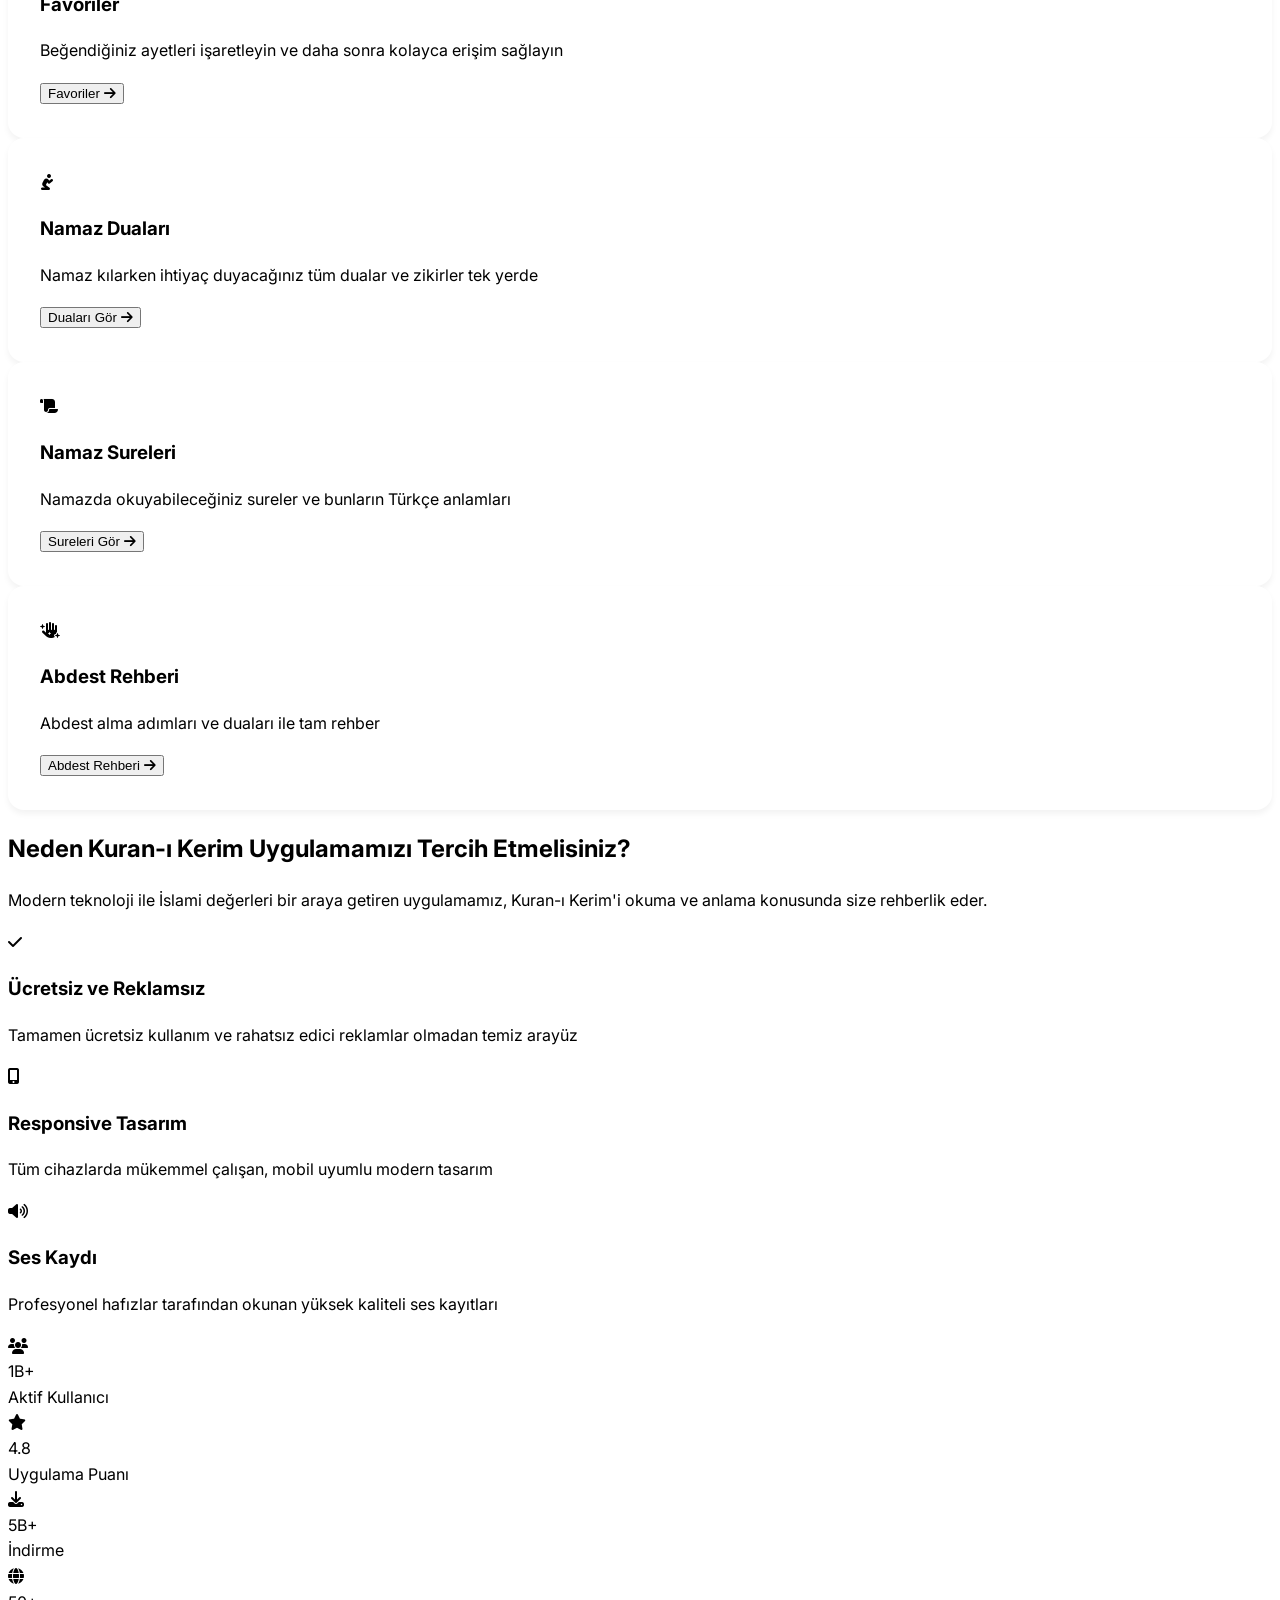
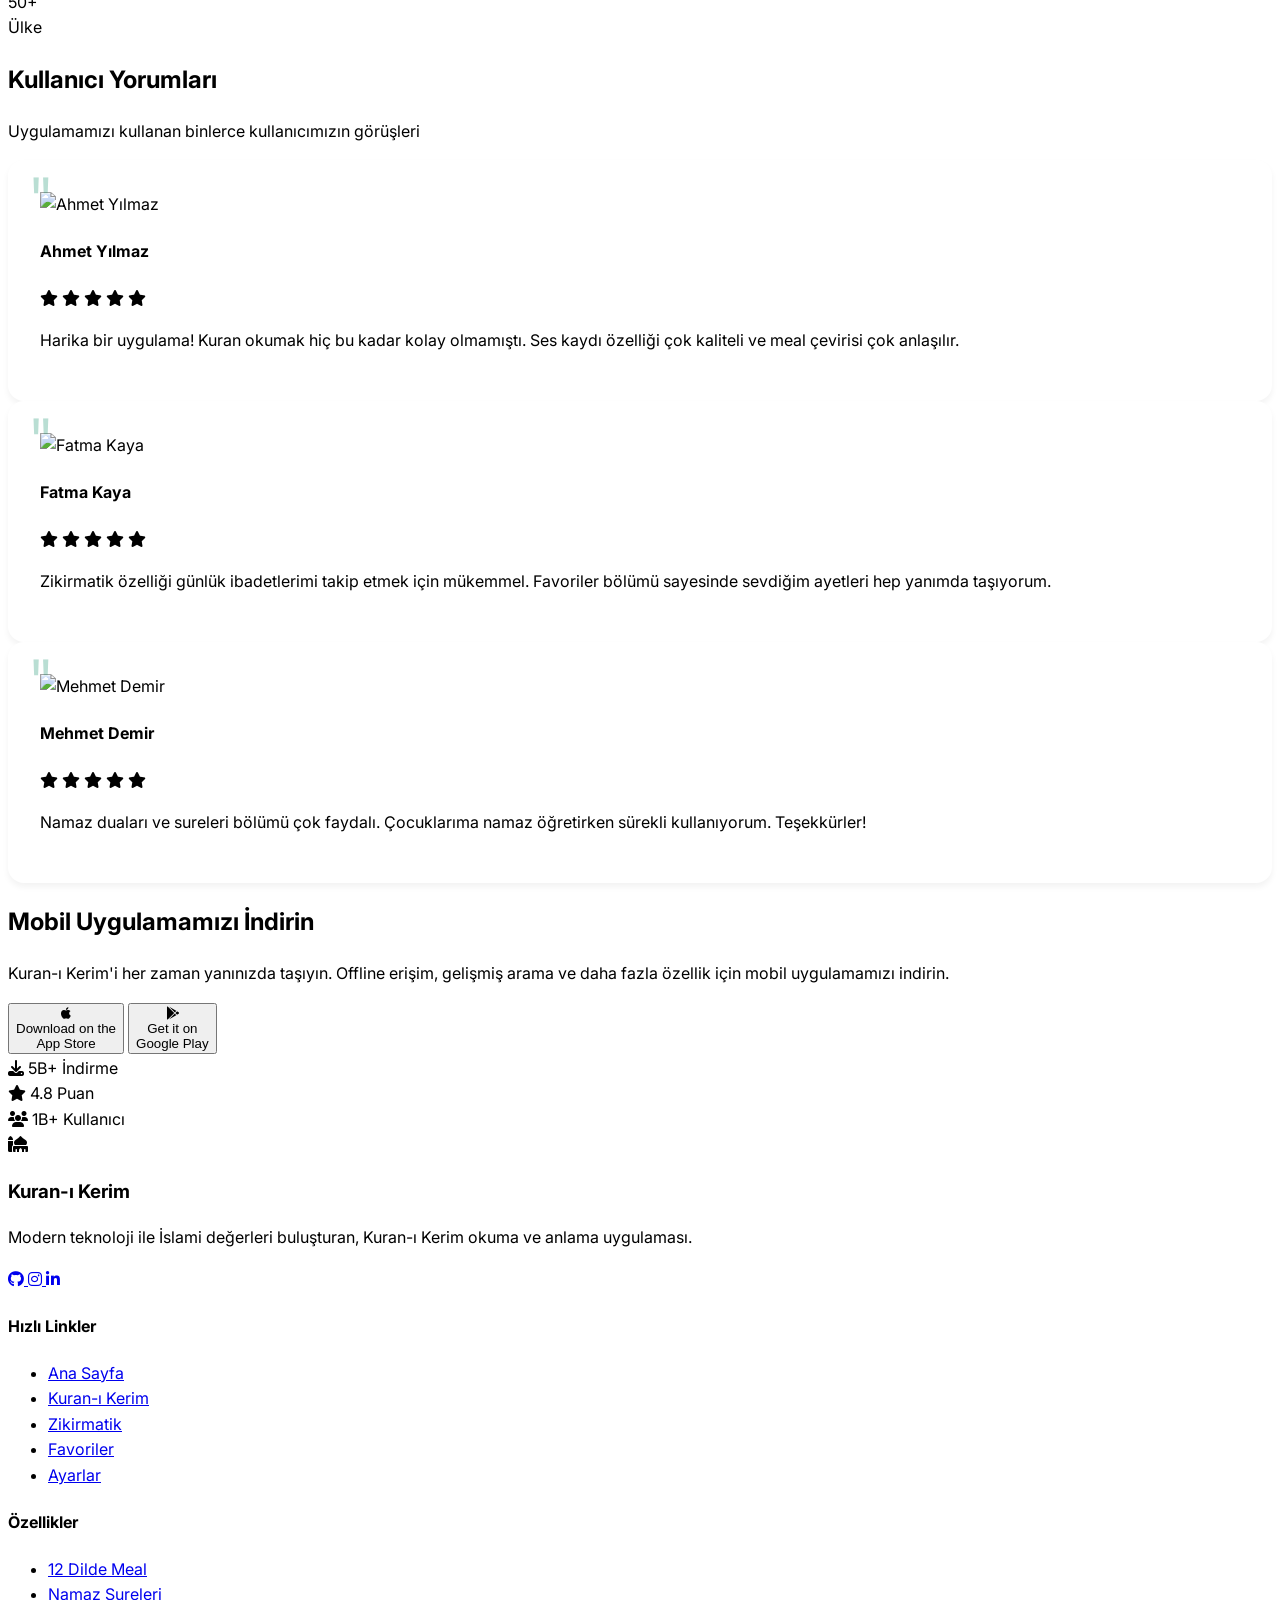
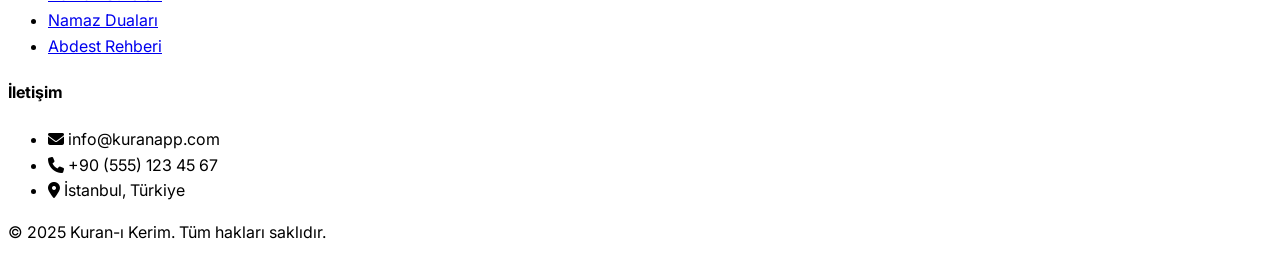
==== commit 75f1847b: "modified:   assets/script.js 	modified:   index.html" ====
--- a/index.html
+++ b/index.html
@@ -283,6 +283,120 @@
 			.toast-notification {
 				right: 1rem;
 				left: 1rem;
+			}
+
+			nav{display: none;}
+
+			#downloadBtn{
+				display: none;
+			}
+		}
+
+		/* Mobil Menü Stilleri */
+		.mobile-menu {
+			position: fixed;
+			top: 0;
+			right: -300px;
+			/* Başlangıçta ekranın dışında */
+			width: 300px;
+			height: 100vh;
+			background-color: white;
+			box-shadow: -5px 0 15px rgba(0, 0, 0, 0.1);
+			z-index: 100;
+			transition: right 0.3s ease;
+			overflow-y: auto;
+			padding: 1rem;
+		}
+
+		.mobile-menu.active {
+			right: 0;
+			/* Menü açıldığında görünür */
+		}
+
+		.menu-overlay {
+			position: fixed;
+			top: 0;
+			left: 0;
+			width: 100%;
+			height: 100%;
+			background-color: rgba(0, 0, 0, 0.5);
+			z-index: 99;
+			opacity: 0;
+			visibility: hidden;
+			transition: all 0.3s ease;
+		}
+
+		.menu-overlay.active {
+			opacity: 1;
+			visibility: visible;
+		}
+
+		.mobile-menu-item {
+			display: flex;
+			align-items: center;
+			padding: 1rem;
+			border-bottom: 1px solid #f0f0f0;
+			color: var(--text-dark);
+			font-weight: 500;
+			transition: all 0.2s ease;
+		}
+
+		.mobile-menu-item:hover {
+			background-color: #f9f9f9;
+			color: var(--primary-color);
+		}
+
+		.mobile-menu-icon {
+			margin-right: 1rem;
+			width: 24px;
+			height: 24px;
+			display: flex;
+			align-items: center;
+			justify-content: center;
+			color: var(--primary-color);
+		}
+
+		.mobile-menu-close {
+			position: absolute;
+			top: 1rem;
+			right: 1rem;
+			background: none;
+			border: none;
+			font-size: 1.5rem;
+			color: var(--text-dark);
+			cursor: pointer;
+			width: 40px;
+			height: 40px;
+			display: flex;
+			align-items: center;
+			justify-content: center;
+			border-radius: 50%;
+			transition: all 0.2s ease;
+		}
+
+		.mobile-menu-close:hover {
+			background-color: #f0f0f0;
+		}
+
+		.mobile-menu-header {
+			display: flex;
+			align-items: center;
+			padding: 1rem;
+			margin-bottom: 1rem;
+			border-bottom: 1px solid #f0f0f0;
+		}
+
+		.mobile-menu-title {
+			font-weight: 700;
+			font-size: 1.25rem;
+			margin-left: 0.5rem;
+			color: var(--text-dark);
+		}
+
+		@media (min-width: 768px) {
+			.mobile-menu,
+			.menu-overlay {
+				display: none;
 			}
 		}
 	</style>
@@ -788,6 +902,110 @@
 			</div>
 		</div>
 	</footer>
+
+	<!-- Mobil Menü Yapısı -->
+	<div class="menu-overlay" id="menuOverlay"></div>
+
+	<div class="mobile-menu" id="mobileMenu">
+		<button id="mobileMenuCloseBtn" class="mobile-menu-close">
+			<i class="fas fa-times"></i>
+		</button>
+
+		<div class="mobile-menu-header">
+			<div class="w-10 h-10 bg-gradient-to-br from-green-600 to-green-400 rounded-full flex items-center justify-center">
+				<i class="fas fa-book-quran text-white text-lg"></i>
+			</div>
+			<div class="mobile-menu-title">Kuran-ı Kerim</div>
+		</div>
+
+		<a href="#home" class="mobile-menu-item">
+			<div class="mobile-menu-icon">
+				<i class="fas fa-home"></i>
+			</div>
+			Ana Sayfa
+		</a>
+
+		<a href="#features" class="mobile-menu-item">
+			<div class="mobile-menu-icon">
+				<i class="fas fa-list"></i>
+			</div>
+			Özellikler
+		</a>
+
+		<a href="#about" class="mobile-menu-item">
+			<div class="mobile-menu-icon">
+				<i class="fas fa-info-circle"></i>
+			</div>
+			Hakkımızda
+		</a>
+
+		<a href="#footer" class="mobile-menu-item">
+			<div class="mobile-menu-icon">
+				<i class="fas fa-envelope"></i>
+			</div>
+			İletişim
+		</a>
+
+		<a href="settings.html" class="mobile-menu-item">
+			<div class="mobile-menu-icon">
+				<i class="fas fa-cog"></i>
+			</div>
+			Ayarlar
+		</a>
+
+		<div class="border-t border-gray-200 my-4"></div>
+
+		<a href="quran.html" class="mobile-menu-item">
+			<div class="mobile-menu-icon">
+				<i class="fas fa-book-quran"></i>
+			</div>
+			Kuran Oku
+		</a>
+
+		<a href="counter.html" class="mobile-menu-item">
+			<div class="mobile-menu-icon">
+				<i class="fas fa-praying-hands"></i>
+			</div>
+			Zikirmatik
+		</a>
+
+		<a href="bookmark.html" class="mobile-menu-item">
+			<div class="mobile-menu-icon">
+				<i class="fas fa-bookmark"></i>
+			</div>
+			Favoriler
+		</a>
+
+		<a href="dua-list.html" class="mobile-menu-item">
+			<div class="mobile-menu-icon">
+				<i class="fas fa-pray"></i>
+			</div>
+			Namaz Duaları
+		</a>
+
+		<a href="sure-list.html" class="mobile-menu-item">
+			<div class="mobile-menu-icon">
+				<i class="fas fa-scroll"></i>
+			</div>
+			Namaz Sureleri
+		</a>
+
+		<a href="abdest.html" class="mobile-menu-item">
+			<div class="mobile-menu-icon">
+				<i class="fas fa-hand-sparkles"></i>
+			</div>
+			Abdest Rehberi
+		</a>
+
+		<div class="border-t border-gray-200 my-4"></div>
+
+		<div class="flex justify-center mt-4">
+			<button class="btn-primary text-white px-6 py-2 rounded-lg" id="mobileDownloadBtn">
+				<i class="fas fa-download mr-2"></i>
+				Uygulamayı İndir
+			</button>
+		</div>
+	</div>
 
 	<!-- Scripts -->
 	<script src="https://ajax.googleapis.com/ajax/libs/jquery/3.4.1/jquery.min.js"></script>
@@ -910,6 +1128,41 @@
 			$('#mobileMenuBtn').on('click', function () {
 				const nav = $('header nav');
 				nav.toggleClass('hidden');
+			});
+
+			// Mobil menü için olay dinleyicileri
+			$('#mobileMenuBtn').on('click', function () {
+				$('#mobileMenu').addClass('active');
+				$('#menuOverlay').addClass('active');
+				$('body').css('overflow', 'hidden');
+				// Sayfayı kaydırmayı engelle
+			});
+
+			// Menüyü kapatma işlemleri
+			function closeMobileMenu() {
+				$('#mobileMenu').removeClass('active');
+				$('#menuOverlay').removeClass('active');
+				$('body').css('overflow', '');
+				// Kaydırmayı tekrar etkinleştir
+			}
+
+			$('#mobileMenuCloseBtn').on('click', function () {
+				closeMobileMenu();
+			});
+
+			$('#menuOverlay').on('click', function () {
+				closeMobileMenu();
+			});
+
+			// Mobil menüdeki linkler tıklandığında menüyü kapat
+			$('.mobile-menu-item').on('click', function () {
+				closeMobileMenu();
+			});
+
+			// Mobil indirme düğmesi
+			$('#mobileDownloadBtn').on('click', function () {
+				window.open('https://play.google.com/store/apps/details?id=com.mobuyg.kuran', '_blank');
+				closeMobileMenu();
 			});
 
 			// Error handling for missing pages
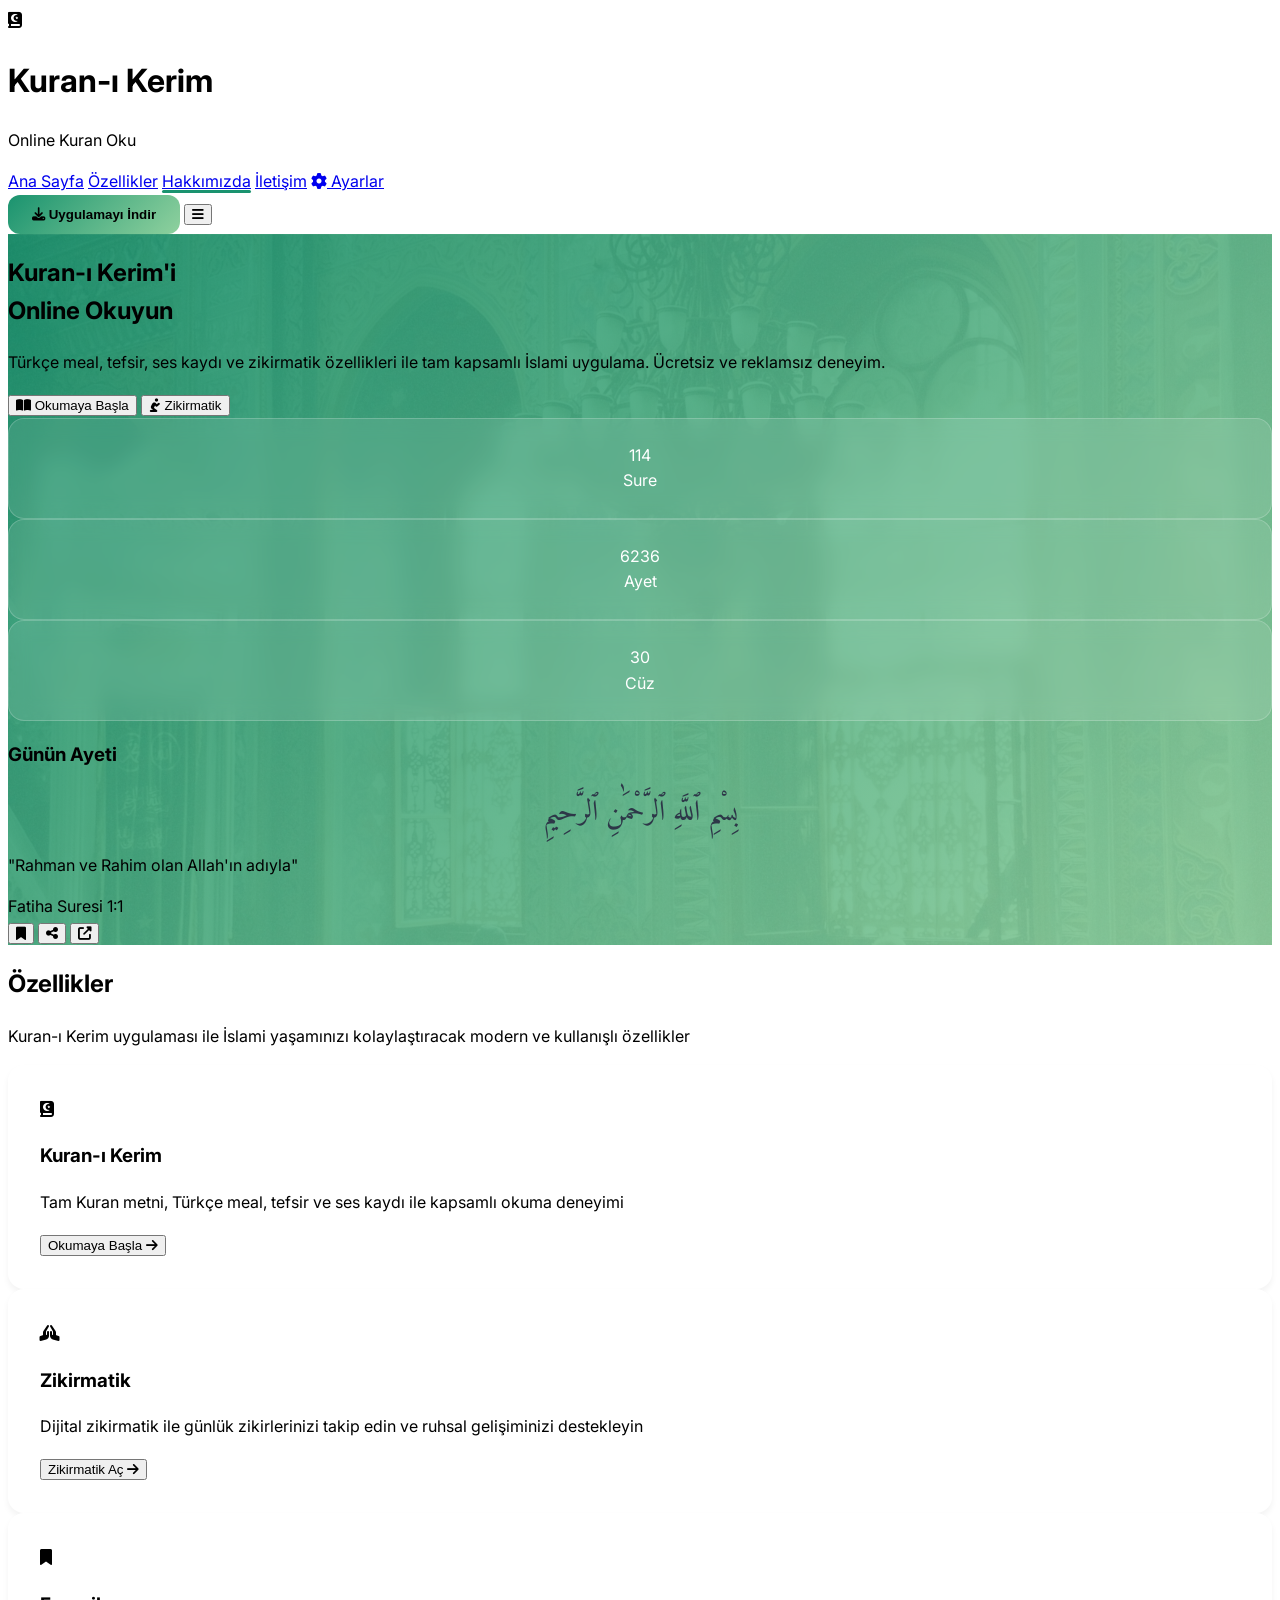
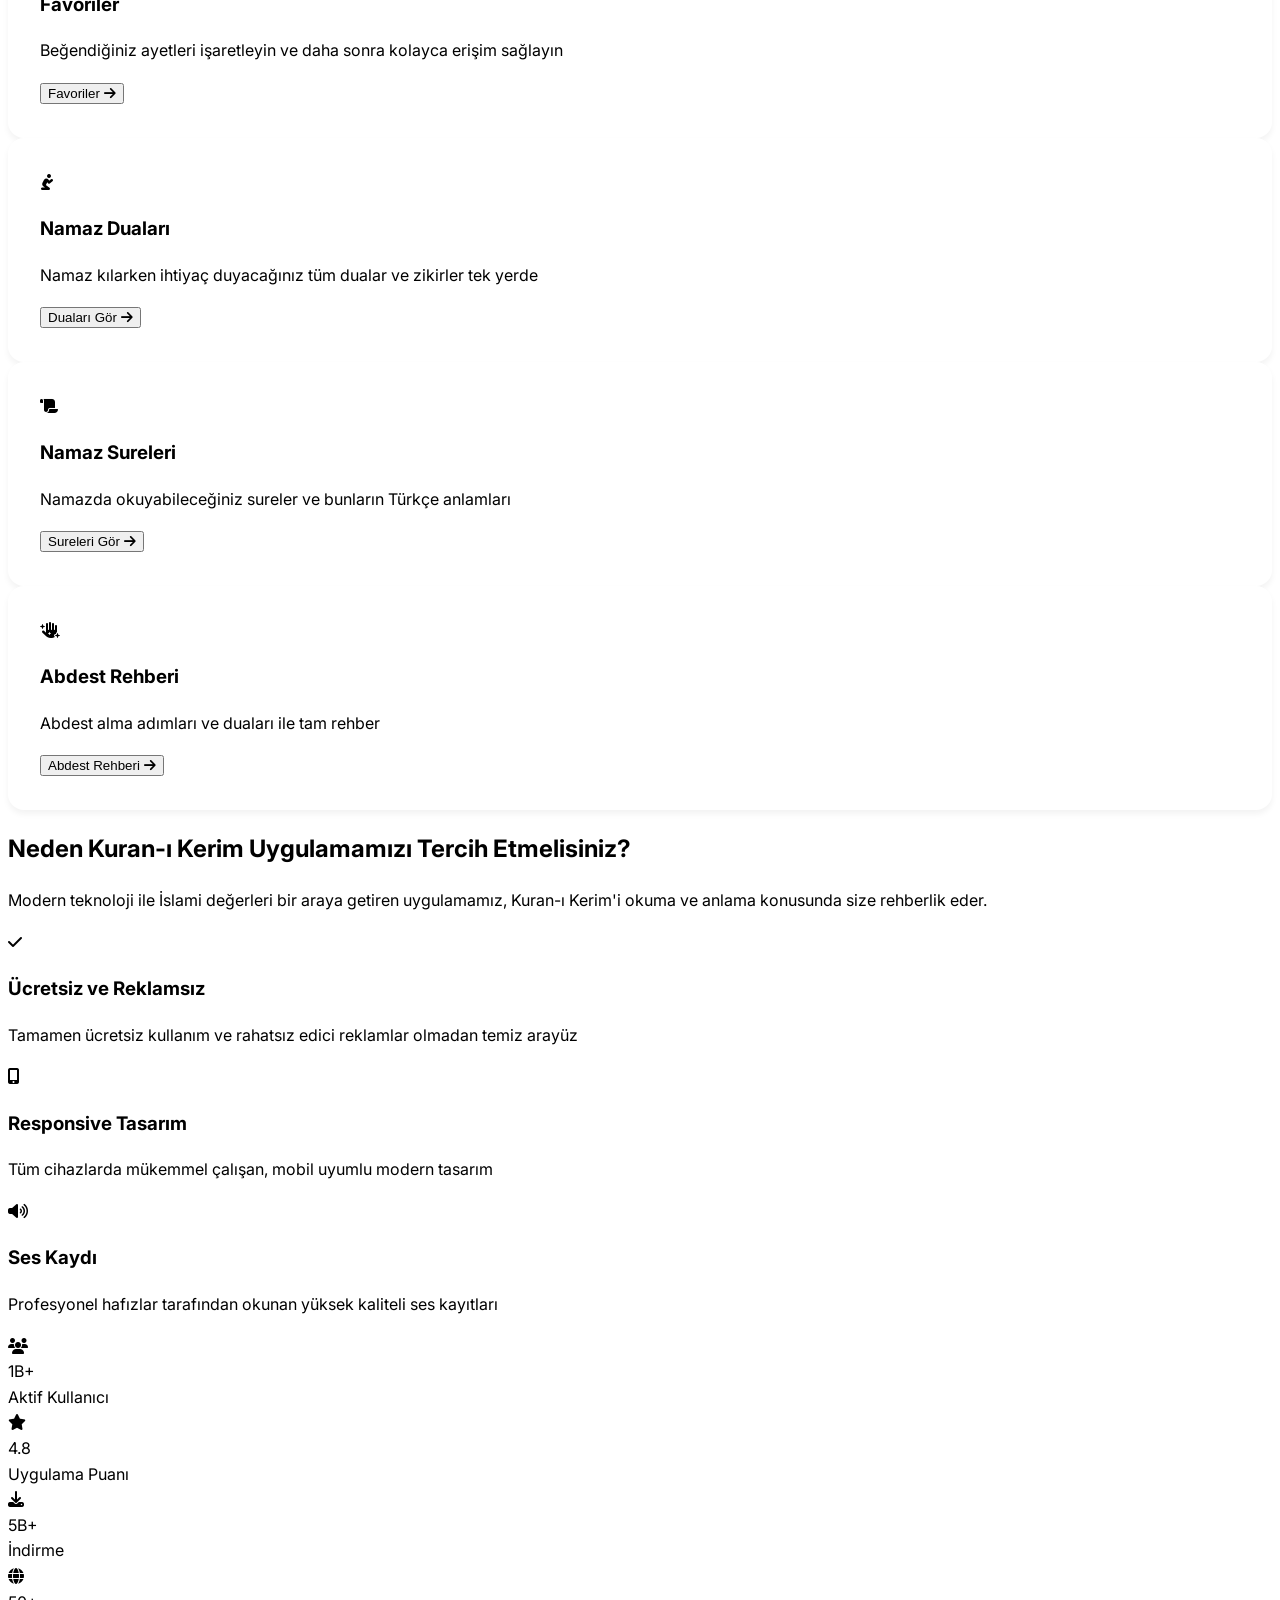
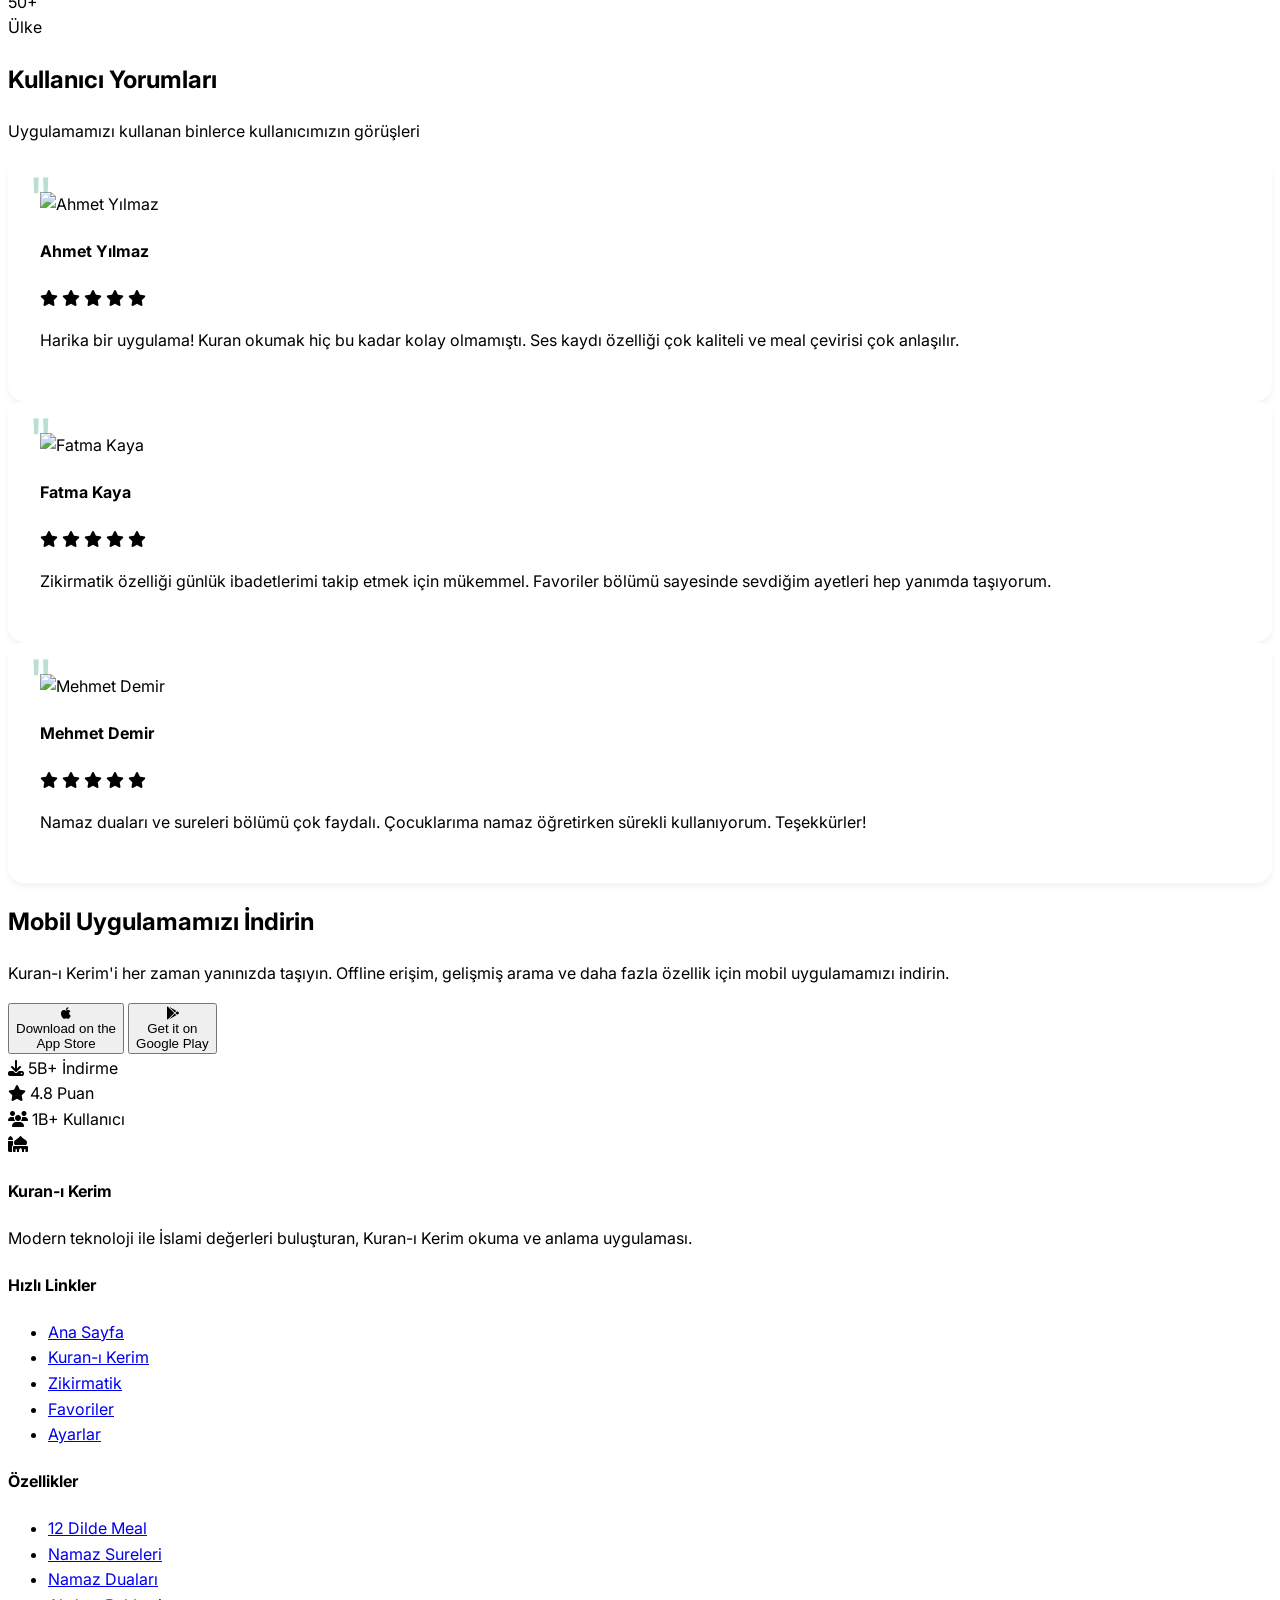
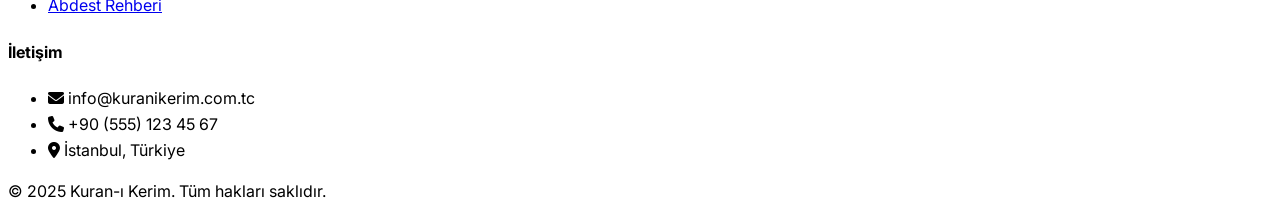
==== commit 3618fb85: "new file:   .htaccess 	new file:   404.html 	modified:   assets/style.css 	modified:   index.html 	m" ====
--- a/index.html
+++ b/index.html
@@ -827,29 +827,17 @@
 		<div class="container mx-auto px-4">
 			<div class="grid grid-cols-1 md:grid-cols-4 gap-8">
 				<div>
-					<div class="flex items-center space-x-3 mb-6">
+					<div class="flex items-center space-x-3 mb-3">
 						<div class="w-10 h-10 bg-green-600 rounded-full flex items-center justify-center">
 							<i class="fas fa-mosque text-white"></i>
 						</div>
-						<h3 class="text-xl font-bold">Kuran-ı Kerim</h3>
-					</div>
-					<p class="text-gray-400 mb-4">
+						<h4 class="text-xl font-bold">Kuran-ı Kerim</h4>
+					</div>
+					<p class="text-gray-400">
 						Modern teknoloji ile İslami değerleri buluşturan,
 						Kuran-ı Kerim okuma ve anlama uygulaması.
 					</p>
-					<div class="flex space-x-4">
-						<a href="https://github.com/mehmetserdar"
-							class="w-10 h-10 bg-gray-800 rounded-full flex items-center justify-center hover:bg-green-600 transition">
-							<i class="fab fa-github"></i>
-						</a>
-						<a href="https://www.instagram.com/mehserdar"
-							class="w-10 h-10 bg-gray-800 rounded-full flex items-center justify-center hover:bg-green-600 transition">
-							<i class="fab fa-instagram"></i>
-						</a>
-						<a href="https://www.linkedin.com/in/mehmet-serdar-633702309/"
-							class="w-10 h-10 bg-gray-800 rounded-full flex items-center justify-center hover:bg-green-600 transition">
-							<i class="fab fa-linkedin-in"></i> </a>
-					</div>
+					
 				</div>
 
 				<div>
@@ -858,22 +846,22 @@
 						<li><a href="#" class="text-gray-400 hover:text-white transition">Ana Sayfa</a></li>
 						<li><a href="quran.html" class="text-gray-400 hover:text-white transition">Kuran-ı Kerim</a>
 						</li>
-						<li><a href="counter.html" class="text-gray-400 hover:text-white transition">Zikirmatik</a></li>
-						<li><a href="bookmark.html" class="text-gray-400 hover:text-white transition">Favoriler</a></li>
-						<li><a href="settings.html" class="text-gray-400 hover:text-white transition">Ayarlar</a></li>
+						<li><a href="/zikirmatik" class="text-gray-400 hover:text-white transition">Zikirmatik</a></li>
+						<li><a href="/favoriler" class="text-gray-400 hover:text-white transition">Favoriler</a></li>
+						<li><a href="/ayarlar" class="text-gray-400 hover:text-white transition">Ayarlar</a></li>
 					</ul>
 				</div>
 
 				<div>
 					<h4 class="text-lg font-semibold mb-6">Özellikler</h4>
 					<ul class="space-y-3">
-						<li><a href="settings.html" class="text-gray-400 hover:text-white transition">12 Dilde Meal</a>
+						<li><a href="/ayarlar" class="text-gray-400 hover:text-white transition">12 Dilde Meal</a>
 						</li>
-						<li><a href="sure-list.html" class="text-gray-400 hover:text-white transition">Namaz
+						<li><a href="/sureler" class="text-gray-400 hover:text-white transition">Namaz
 								Sureleri</a></li>
-						<li><a href="dua-list.html" class="text-gray-400 hover:text-white transition">Namaz Duaları</a>
+						<li><a href="/dualar" class="text-gray-400 hover:text-white transition">Namaz Duaları</a>
 						</li>
-						<li><a href="abdest.html" class="text-gray-400 hover:text-white transition">Abdest Rehberi</a>
+						<li><a href="/abdest-rehberi" class="text-gray-400 hover:text-white transition">Abdest Rehberi</a>
 						</li>
 					</ul>
 				</div>
@@ -883,7 +871,7 @@
 					<ul class="space-y-3">
 						<li class="flex items-center text-gray-400">
 							<i class="fas fa-envelope mr-3"></i>
-							info@kuranapp.com
+							info@kuranikerim.com.tc
 						</li>
 						<li class="flex items-center text-gray-400">
 							<i class="fas fa-phone mr-3"></i>
@@ -946,7 +934,7 @@
 			İletişim
 		</a>
 
-		<a href="settings.html" class="mobile-menu-item">
+		<a href="/ayarlar" class="mobile-menu-item">
 			<div class="mobile-menu-icon">
 				<i class="fas fa-cog"></i>
 			</div>
@@ -962,35 +950,35 @@
 			Kuran Oku
 		</a>
 
-		<a href="counter.html" class="mobile-menu-item">
+		<a href="/zikirmatik" class="mobile-menu-item">
 			<div class="mobile-menu-icon">
 				<i class="fas fa-praying-hands"></i>
 			</div>
 			Zikirmatik
 		</a>
 
-		<a href="bookmark.html" class="mobile-menu-item">
+		<a href="/favoriler" class="mobile-menu-item">
 			<div class="mobile-menu-icon">
 				<i class="fas fa-bookmark"></i>
 			</div>
 			Favoriler
 		</a>
 
-		<a href="dua-list.html" class="mobile-menu-item">
+		<a href="/dualar" class="mobile-menu-item">
 			<div class="mobile-menu-icon">
 				<i class="fas fa-pray"></i>
 			</div>
 			Namaz Duaları
 		</a>
 
-		<a href="sure-list.html" class="mobile-menu-item">
+		<a href="/sureler" class="mobile-menu-item">
 			<div class="mobile-menu-icon">
 				<i class="fas fa-scroll"></i>
 			</div>
 			Namaz Sureleri
 		</a>
 
-		<a href="abdest.html" class="mobile-menu-item">
+		<a href="/abdest-rehberi" class="mobile-menu-item">
 			<div class="mobile-menu-icon">
 				<i class="fas fa-hand-sparkles"></i>
 			</div>
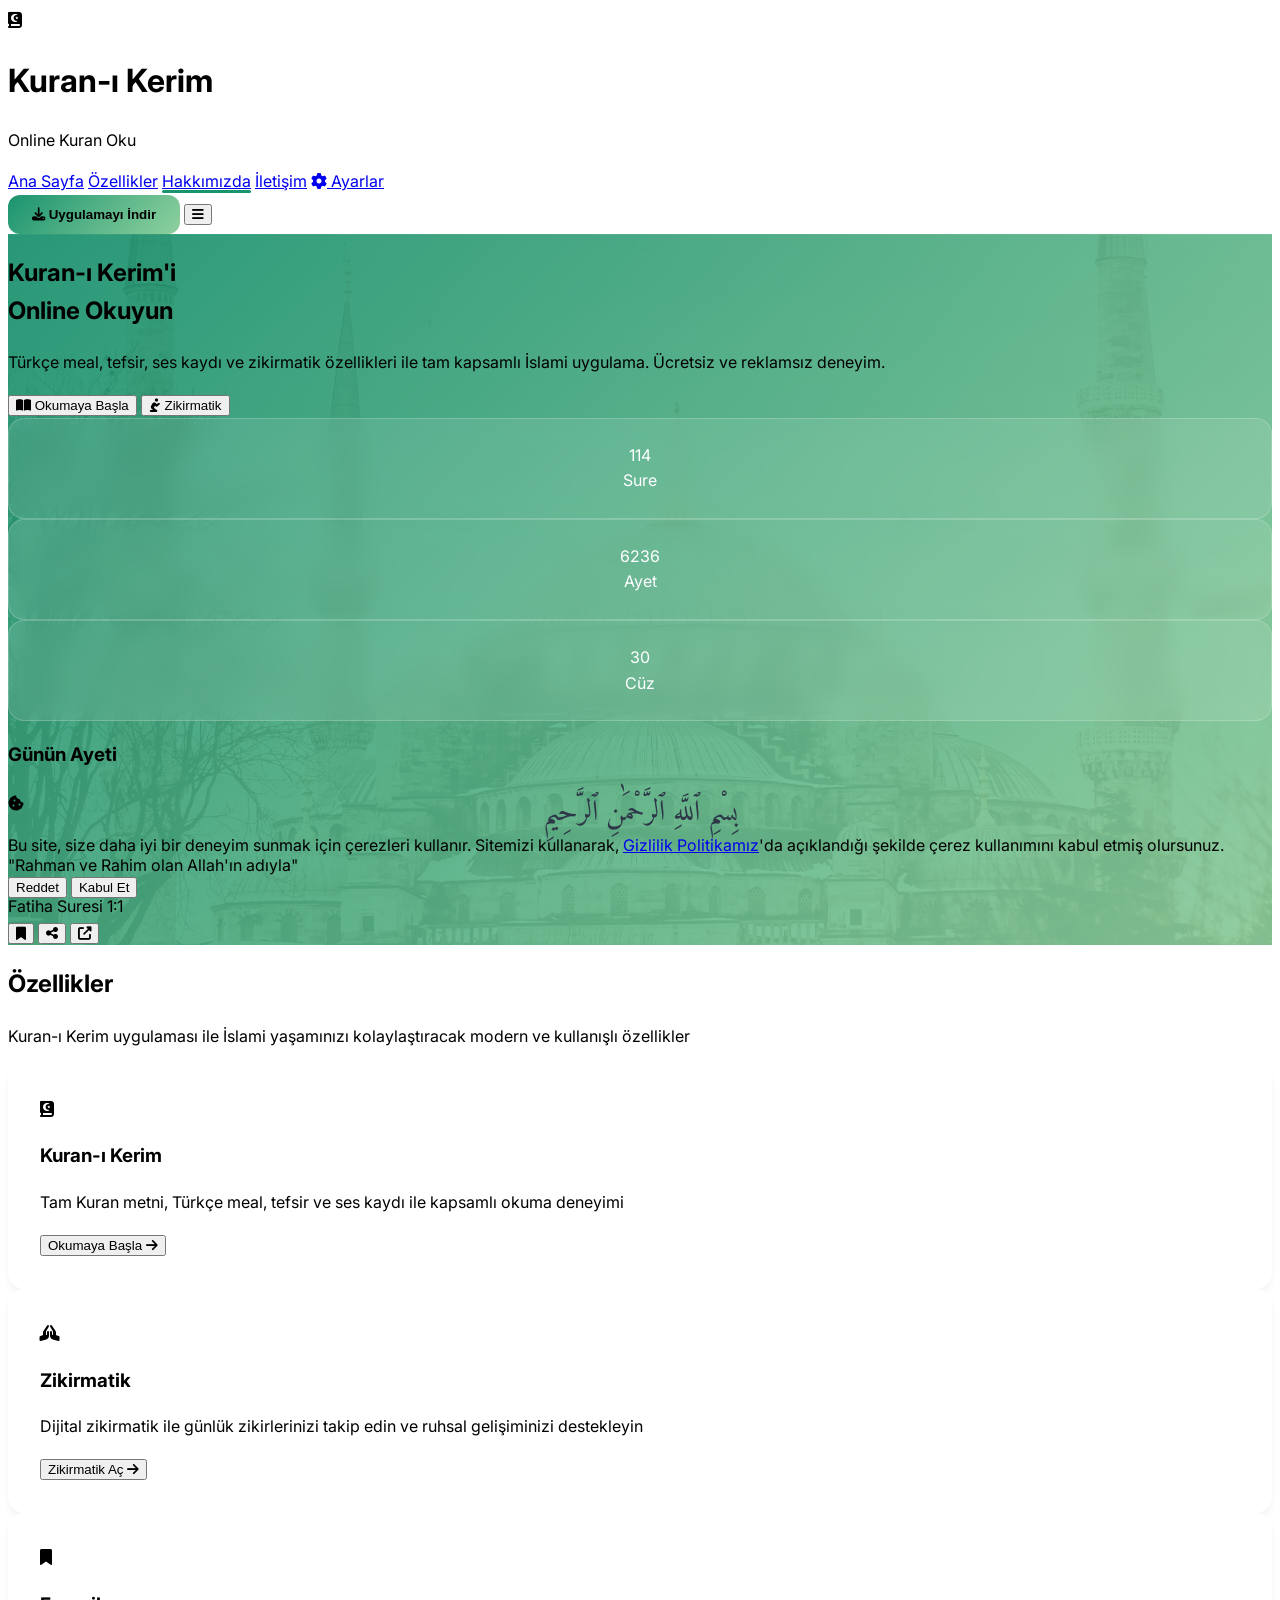
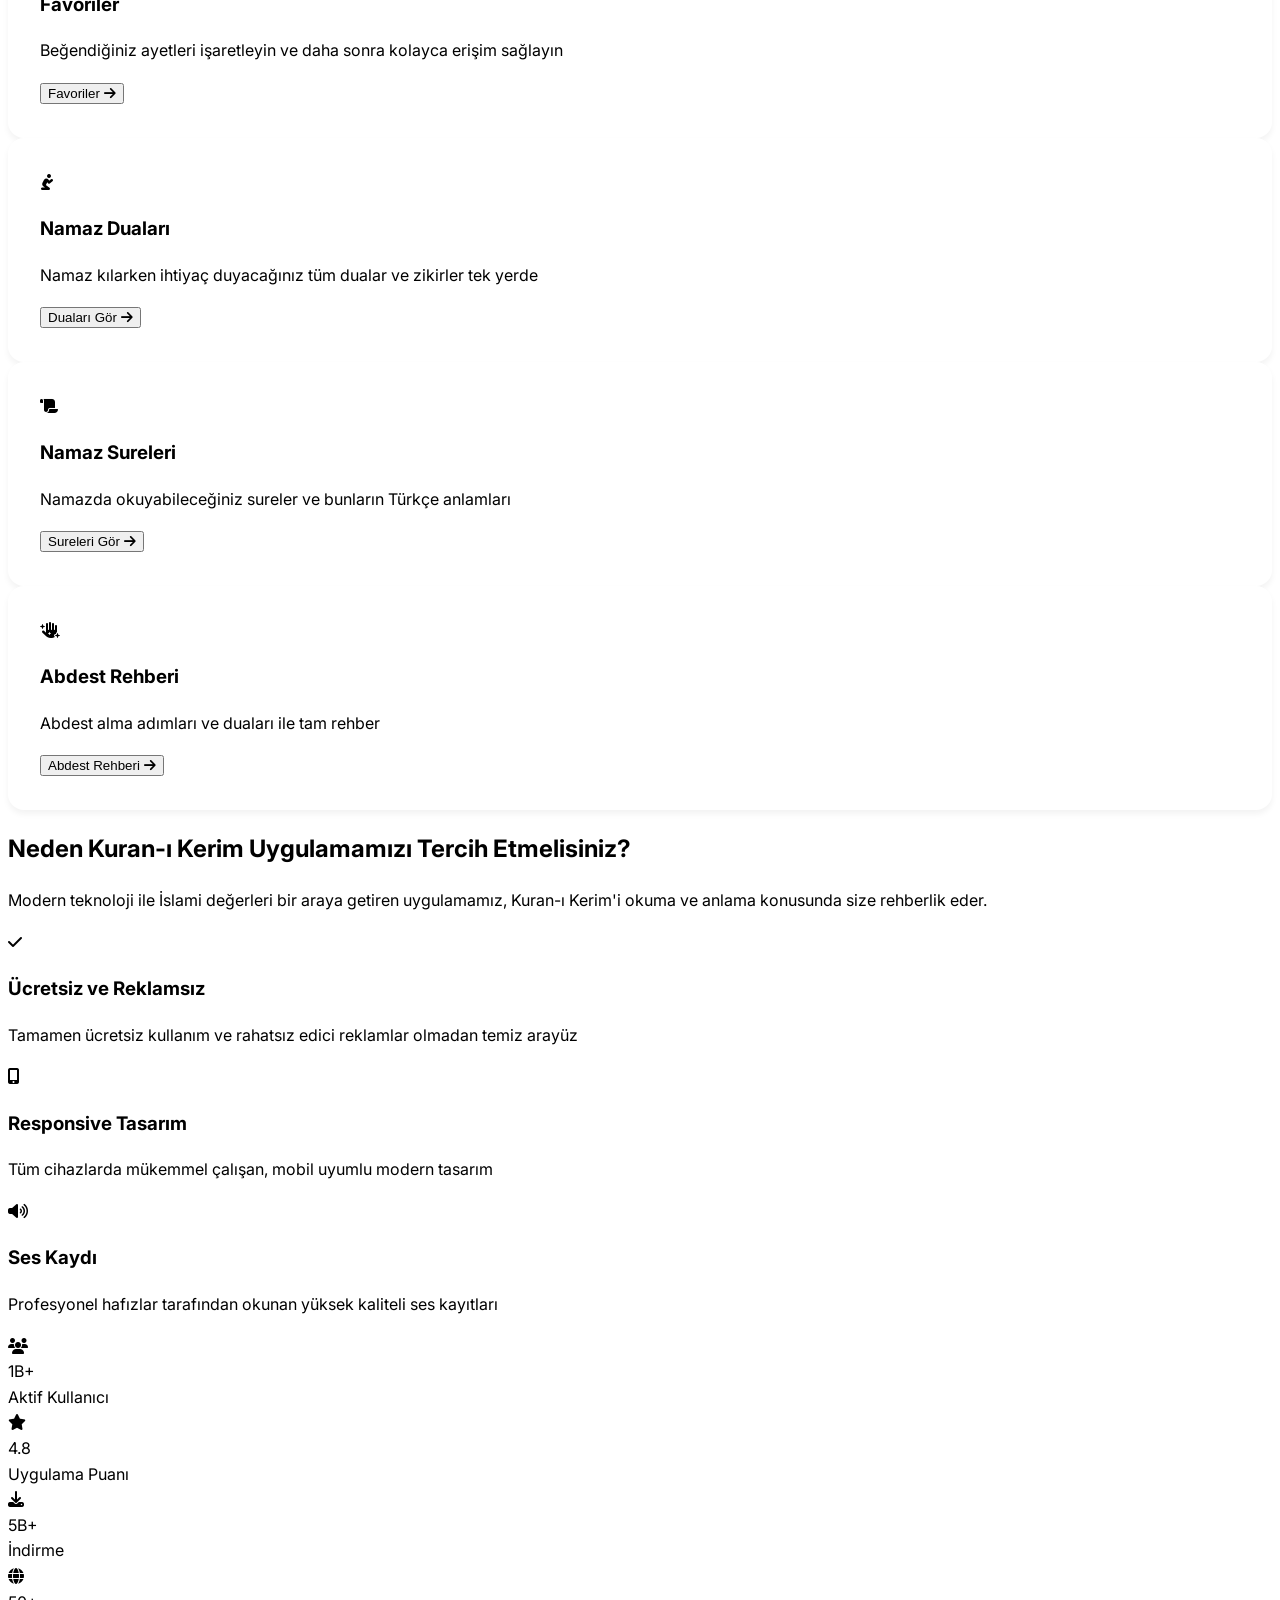
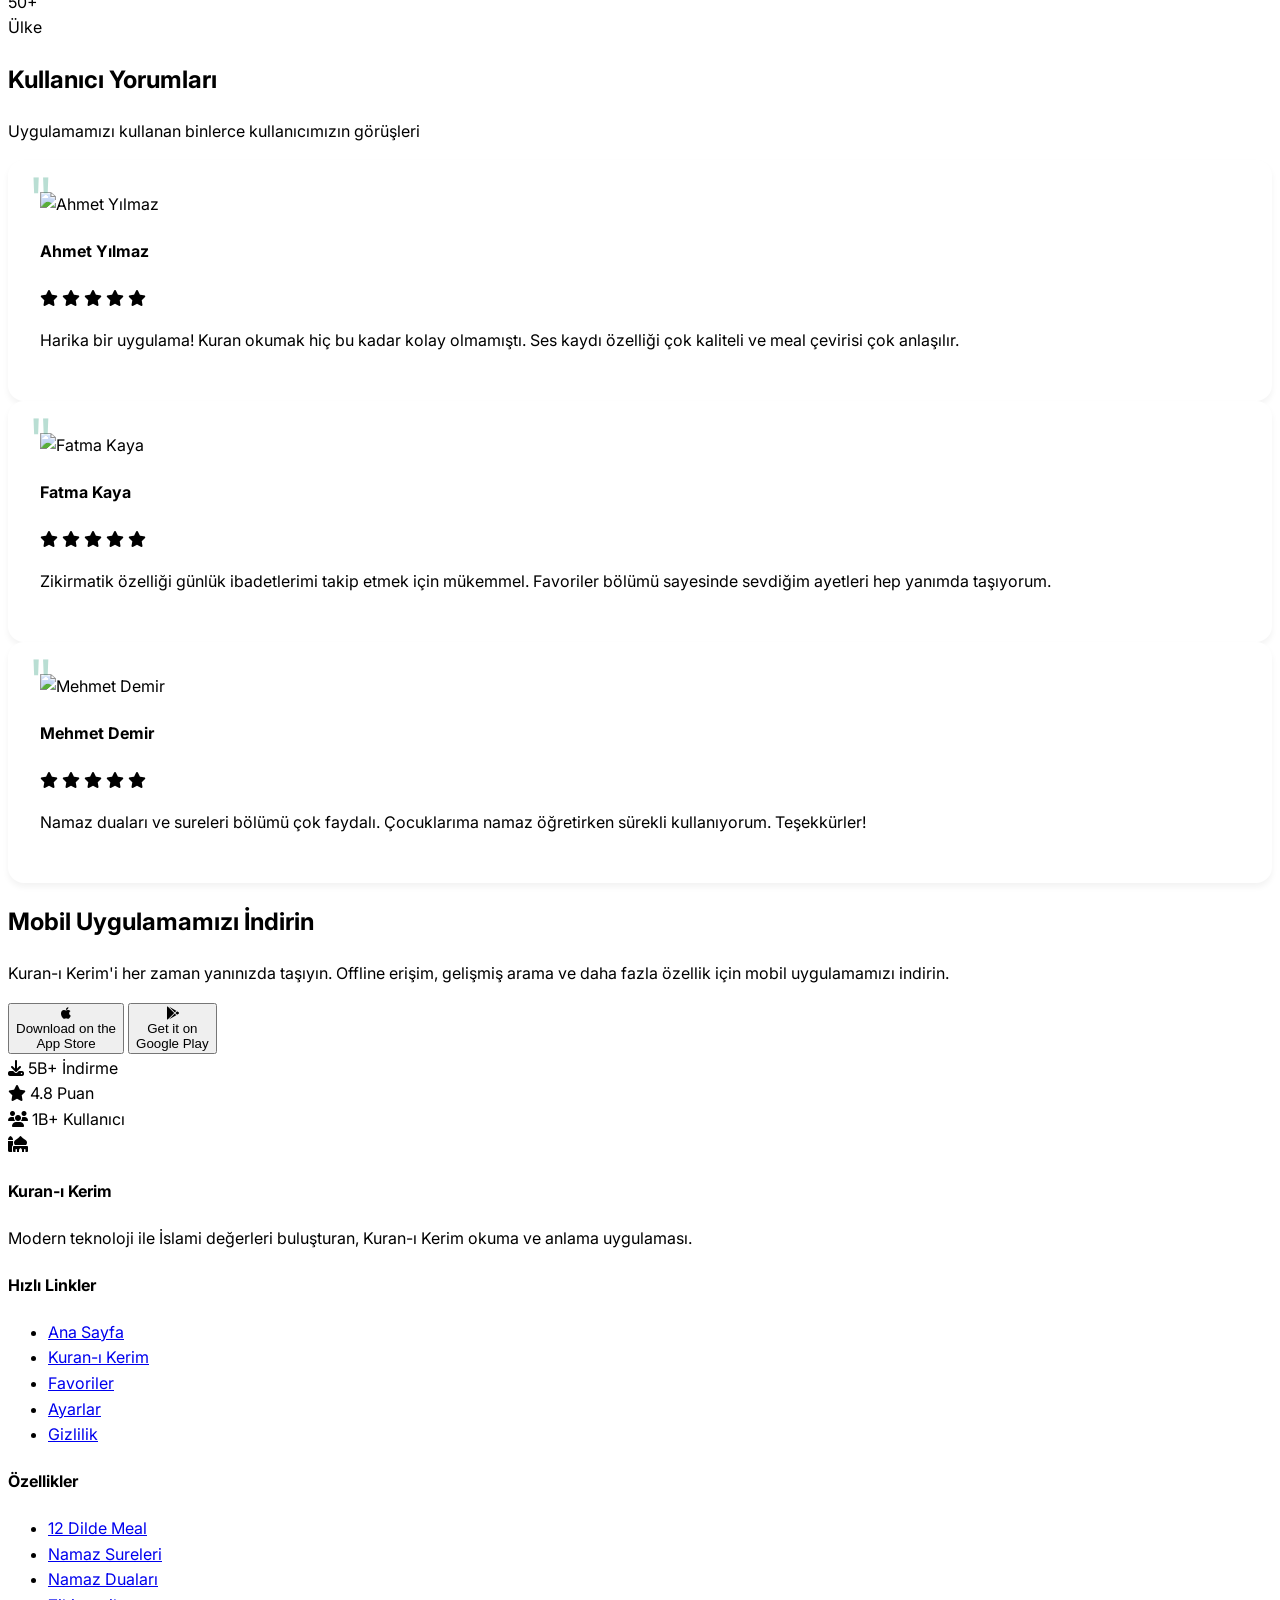
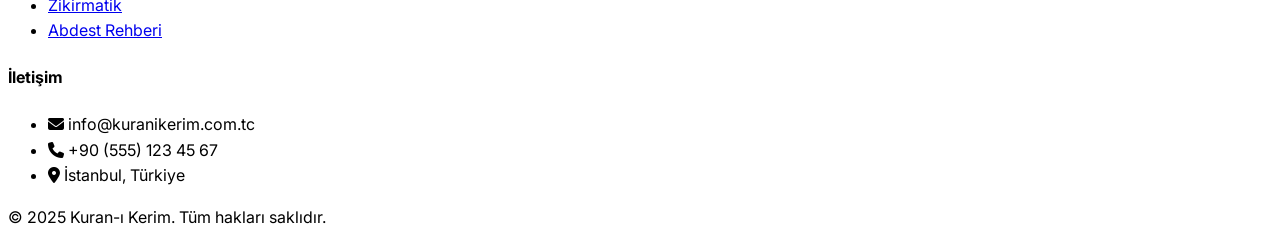
==== commit 2ebb81ba: "modified:   .htaccess 	new file:   gizlilik-politikasi.html 	modified:   index.html" ====
--- a/index.html
+++ b/index.html
@@ -285,9 +285,11 @@
 				left: 1rem;
 			}
 
-			nav{display: none;}
-
-			#downloadBtn{
+			nav {
+				display: none;
+			}
+
+			#downloadBtn {
 				display: none;
 			}
 		}
@@ -394,9 +396,25 @@
 		}
 
 		@media (min-width: 768px) {
+
 			.mobile-menu,
 			.menu-overlay {
 				display: none;
+			}
+		}
+
+		#cookieBanner {
+			transform: translateY(100%);
+			z-index: 1000;
+			/* Daha yüksek z-index */
+			bottom: 0;
+			position: fixed;
+			/* Sabit pozisyon */
+		}
+
+		@media (max-width: 768px) {
+			#cookieBanner {
+				padding-bottom: env(safe-area-inset-bottom);
 			}
 		}
 	</style>
@@ -431,7 +449,7 @@
 					<a href="#features" class="nav-item text-gray-700 hover:text-green-600 font-medium">Özellikler</a>
 					<a href="#about" class="nav-item text-gray-700 hover:text-green-600 font-medium">Hakkımızda</a>
 					<a href="#footer" class="nav-item text-gray-700 hover:text-green-600 font-medium">İletişim</a>
-					<a href="settings.html" class="nav-item text-gray-700 hover:text-green-600 font-medium"><i
+					<a href="/ayarlar" class="nav-item text-gray-700 hover:text-green-600 font-medium"><i
 							class="fas fa-cog"></i> Ayarlar</a>
 
 				</nav>
@@ -837,7 +855,7 @@
 						Modern teknoloji ile İslami değerleri buluşturan,
 						Kuran-ı Kerim okuma ve anlama uygulaması.
 					</p>
-					
+
 				</div>
 
 				<div>
@@ -846,9 +864,11 @@
 						<li><a href="#" class="text-gray-400 hover:text-white transition">Ana Sayfa</a></li>
 						<li><a href="quran.html" class="text-gray-400 hover:text-white transition">Kuran-ı Kerim</a>
 						</li>
-						<li><a href="/zikirmatik" class="text-gray-400 hover:text-white transition">Zikirmatik</a></li>
+
 						<li><a href="/favoriler" class="text-gray-400 hover:text-white transition">Favoriler</a></li>
 						<li><a href="/ayarlar" class="text-gray-400 hover:text-white transition">Ayarlar</a></li>
+						<li><a href="/gizlilik-politikasi"
+								class="text-gray-400 hover:text-white transition">Gizlilik</a></li>
 					</ul>
 				</div>
 
@@ -861,7 +881,9 @@
 								Sureleri</a></li>
 						<li><a href="/dualar" class="text-gray-400 hover:text-white transition">Namaz Duaları</a>
 						</li>
-						<li><a href="/abdest-rehberi" class="text-gray-400 hover:text-white transition">Abdest Rehberi</a>
+						<li><a href="/zikirmatik" class="text-gray-400 hover:text-white transition">Zikirmatik</a></li>
+						<li><a href="/abdest-rehberi" class="text-gray-400 hover:text-white transition">Abdest
+								Rehberi</a>
 						</li>
 					</ul>
 				</div>
@@ -900,7 +922,8 @@
 		</button>
 
 		<div class="mobile-menu-header">
-			<div class="w-10 h-10 bg-gradient-to-br from-green-600 to-green-400 rounded-full flex items-center justify-center">
+			<div
+				class="w-10 h-10 bg-gradient-to-br from-green-600 to-green-400 rounded-full flex items-center justify-center">
 				<i class="fas fa-book-quran text-white text-lg"></i>
 			</div>
 			<div class="mobile-menu-title">Kuran-ı Kerim</div>
@@ -994,6 +1017,40 @@
 			</button>
 		</div>
 	</div>
+
+	<!-- Çerez Bilgilendirme Banner'ı - index.html dosyasında </body> etiketinden hemen önce ekleyin -->
+	<div id="cookieBanner"
+		class="fixed bottom-0 left-0 right-0 bg-white border-t border-gray-200 shadow-lg transform transition-transform duration-300 z-50">
+		<div class="container mx-auto p-4">
+			<div class="flex flex-col md:flex-row items-center justify-between gap-4">
+				<div class="flex items-start md:items-center gap-3">
+					<div class="text-green-600 text-2xl mt-1 md:mt-0">
+						<i class="fas fa-cookie-bite"></i>
+					</div>
+					<div>
+						<p class="text-sm text-gray-600">
+							Bu site, size daha iyi bir deneyim sunmak için çerezleri kullanır. Sitemizi kullanarak,
+							<a href="/gizlilik-politikasi"
+								class="text-green-600 underline hover:text-green-700">Gizlilik Politikamız</a>'da
+							açıklandığı şekilde çerez kullanımını kabul etmiş olursunuz.
+						</p>
+					</div>
+				</div>
+				<div class="flex gap-3">
+					<button id="cookieReject"
+						class="px-4 py-2 text-sm border border-gray-300 rounded-lg hover:bg-gray-100 transition">
+						Reddet
+					</button>
+					<button id="cookieAccept"
+						class="px-4 py-2 text-sm text-white bg-green-600 rounded-lg hover:bg-green-700 transition">
+						Kabul Et
+					</button>
+				</div>
+			</div>
+		</div>
+	</div>
+
+
 
 	<!-- Scripts -->
 	<script src="https://ajax.googleapis.com/ajax/libs/jquery/3.4.1/jquery.min.js"></script>
@@ -1023,6 +1080,41 @@
 				}
 			});
 
+			$(document).ready(function () {
+				// Çerez tercihini kontrol et
+				if (!localStorage.getItem('cookieConsent')) {
+					// Transform özelliğini doğrudan kaldıralım, setTimeout ile değil
+					$('#cookieBanner').css('transform', 'translateY(0)');
+				}
+
+				// Çerez kabul etme
+				$('#cookieAccept').on('click', function () {
+					localStorage.setItem('cookieConsent', 'accepted');
+					$('#cookieBanner').css('transform', 'translateY(100%)');
+					showToast('Çerez tercihiniz kaydedildi. Teşekkür ederiz!');
+				});
+
+				// Çerez reddetme
+				$('#cookieReject').on('click', function () {
+					localStorage.setItem('cookieConsent', 'rejected');
+					$('#cookieBanner').css('transform', 'translateY(100%)');
+					showToast('Çerez tercihiniz kaydedildi. Sadece gerekli çerezler kullanılacak.');
+				});
+
+				// Basit bir toast bildirimi gösterme fonksiyonu
+				function showToast(message) {
+					const toast = $('<div class="fixed bottom-20 right-4 bg-gray-800 text-white px-4 py-2 rounded-lg shadow-lg z-50 toast-notification"></div>');
+					toast.text(message);
+					$('body').append(toast);
+
+					setTimeout(function () {
+						toast.fadeOut(function () {
+							toast.remove();
+						});
+					}, 3000);
+				}
+			});
+
 			// Navigation active state
 			$(window).scroll(function () {
 				var scrollPos = $(window).scrollTop();
@@ -1072,19 +1164,19 @@
 						window.location.href = 'quran.html';
 						break;
 					case 'counter':
-						window.location.href = 'counter.html';
+						window.location.href = '/zikirmatik';
 						break;
 					case 'bookmark':
-						window.location.href = 'bookmark.html';
+						window.location.href = '/favoriler';
 						break;
 					case 'dua-list':
-						window.location.href = 'dua-list.html';
+						window.location.href = '/dualar';
 						break;
 					case 'sure-list':
-						window.location.href = 'sure-list.html';
+						window.location.href = '/sureler';
 						break;
 					case 'abdest':
-						window.location.href = 'abdest.html';
+						window.location.href = '/abdest-rehberi';
 						break;
 				}
 			});
